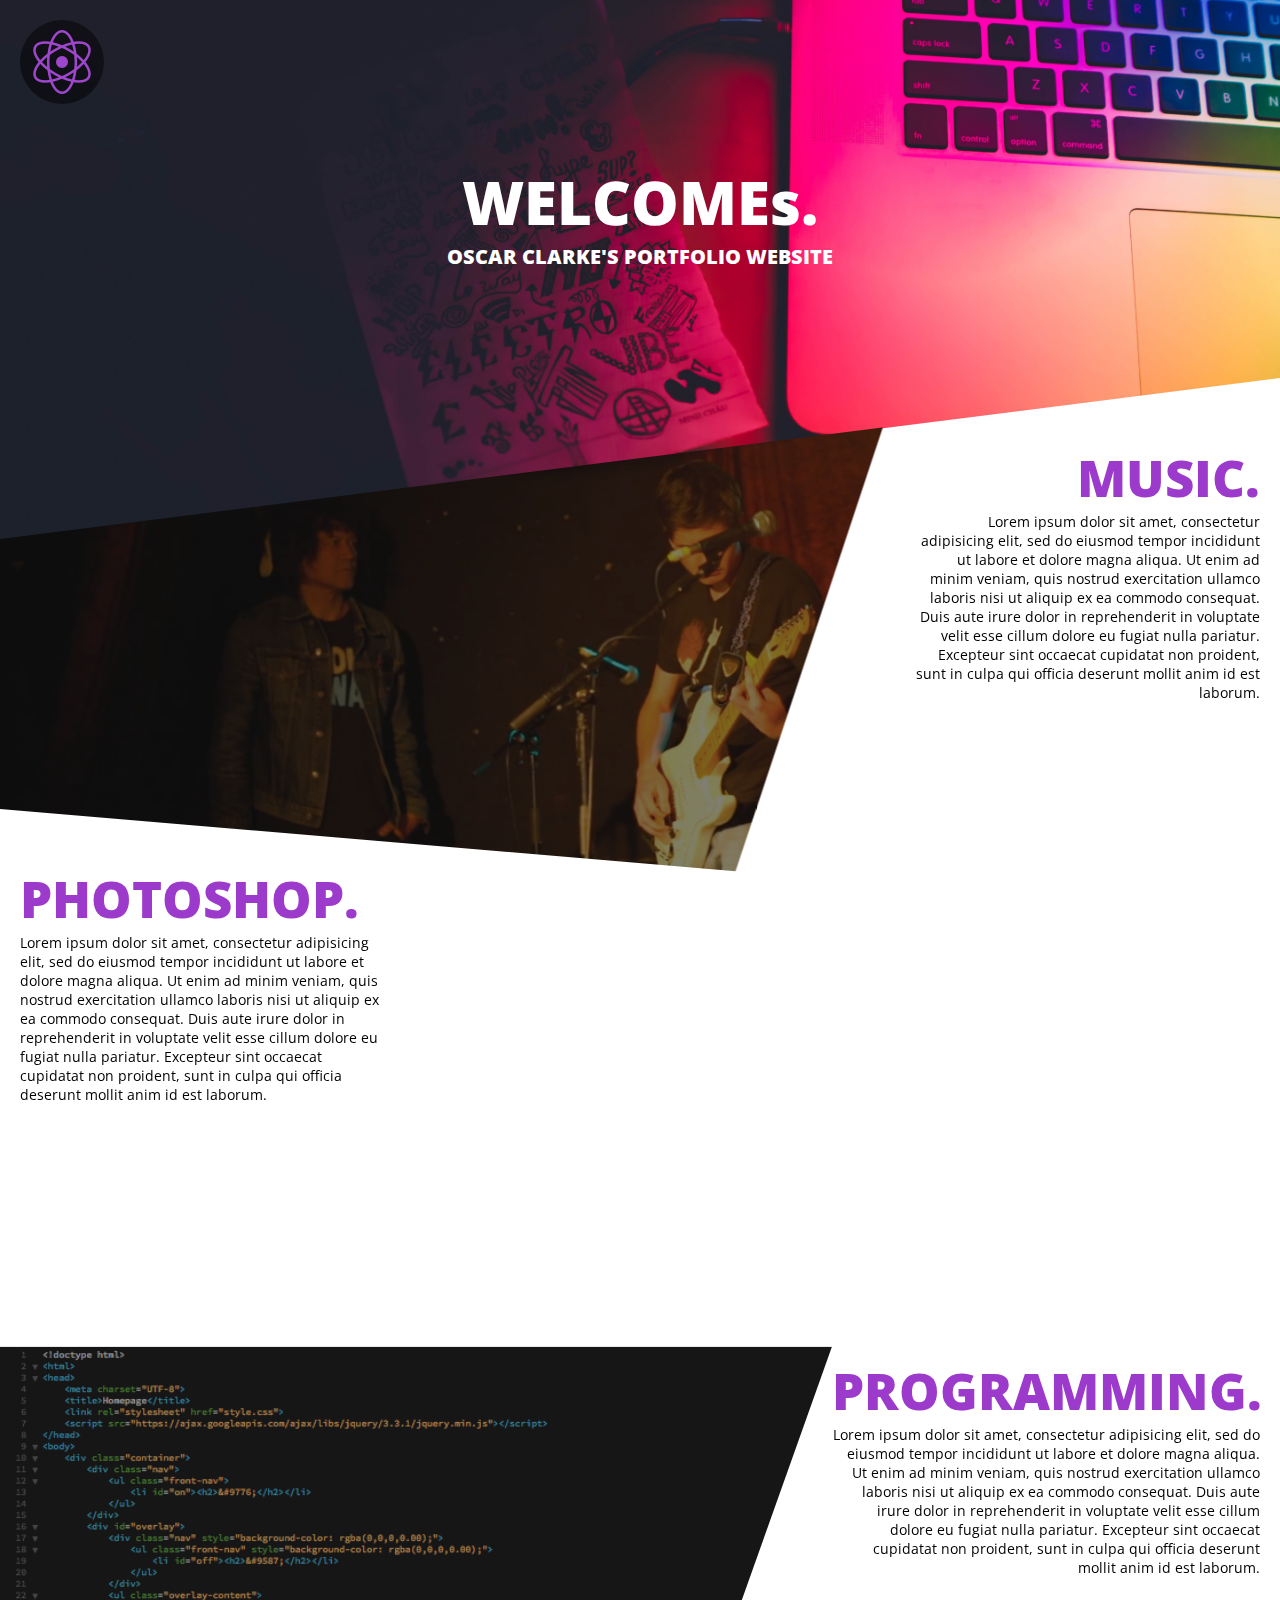
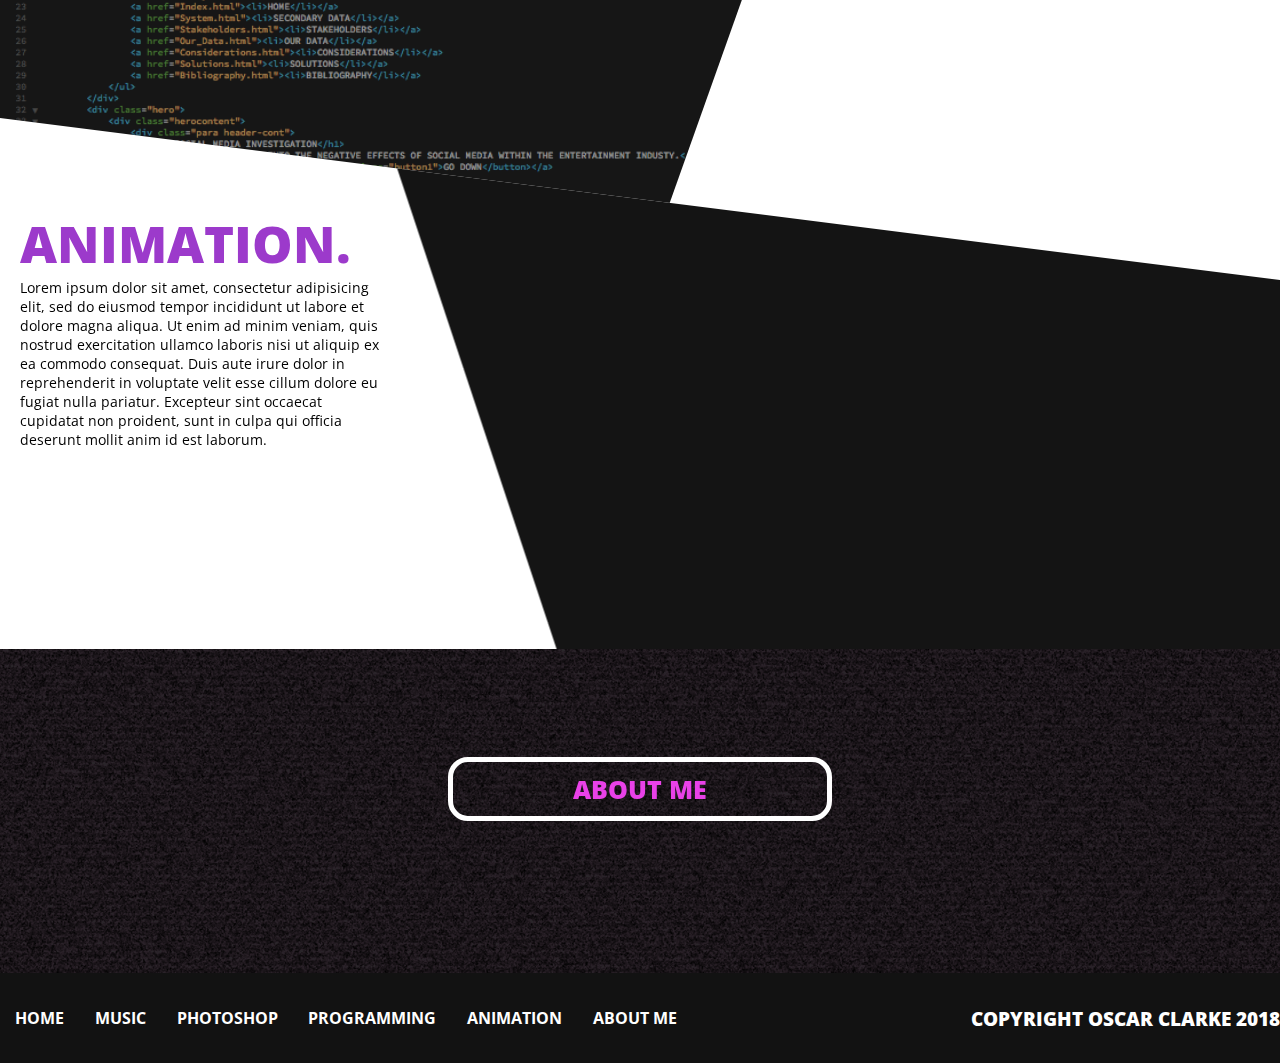
==== index.html @ 915b9e29 "change" ====
<!DOCTYPE html>
<html lang="zzx">

<head>
  <title>Oscar Clarke's Portfolio</title>
  <link rel="stylesheet" href="style.css">
  <script src="jquery-3.3.1.min.js"></script>
  <script src="script.js" charset="utf-8"></script>
</head>

<body>
  <div class="siteContainer">
    <div class="nav">
      <div class="frontpageNav">
        <img src="assets/images/atom.png" alt="navigation icon" onclick="openNav()" id="openNav">
        <h1 class="navH">MENU</h1>
      </div>
      <div id="overlay">
        <h1 id="exit" onclick="closeNav()"><img src="assets/images/closeRed.png" alt="close the navigation cross" id="closeIMG"></h1>
        <ul>
          <li><a href="index.html">HOME</a></li>
          <li><a href="music.html">MUSIC</a></li>
          <li><a href="photoshop.html">PHOTOSHOP</a></li>
          <li><a href="coding.html">PROGRAMMING</a></li>
          <li><a href="animation.html">ANIMATION</a></li>
          <li><a href="aboutMe.html">ABOUT ME</a></li>
        </ul>
      </div>
    </div>
    <div class="hero">
      <div class="frontTitle">
        <h1>WELCOMEs.</h1>
        <h3>OSCAR CLARKE'S PORTFOLIO WEBSITE</h3>
      </div>
    </div>
    <div class="music">
      <div class="polyMusic">
        <a href="music.html"><div class="imageMusic"></div></a>
        <div class="clip"></div>
      </div>
      <div class="musicText">
        <h1>MUSIC.</h1>
        <p>Lorem ipsum dolor sit amet, consectetur adipisicing elit, sed do eiusmod tempor incididunt ut labore et dolore magna aliqua. Ut enim ad minim veniam, quis nostrud exercitation ullamco laboris nisi ut aliquip ex ea commodo consequat. Duis
          aute irure dolor in reprehenderit in voluptate velit esse cillum dolore eu fugiat nulla pariatur. Excepteur sint occaecat cupidatat non proident, sunt in culpa qui officia deserunt mollit anim id est laborum.</p>
      </div>
    </div>
    <div class="photoshop">
      <div class="polyPS">
        <div class="imagePS"></div>
      </div>
      <div class="PSText">
        <h1>PHOTOSHOP.</h1>
        <p>Lorem ipsum dolor sit amet, consectetur adipisicing elit, sed do eiusmod tempor incididunt ut labore et dolore magna aliqua. Ut enim ad minim veniam, quis nostrud exercitation ullamco laboris nisi ut aliquip ex ea commodo consequat. Duis
          aute irure dolor in reprehenderit in voluptate velit esse cillum dolore eu fugiat nulla pariatur. Excepteur sint occaecat cupidatat non proident, sunt in culpa qui officia deserunt mollit anim id est laborum.</p>
      </div>
    </div>
    <div class="code">
      <div class="polyCode">
        <div class="imageCode"></div>
      </div>
      <div class="codeText">
        <h1>PROGRAMMING.</h1>
        <p>Lorem ipsum dolor sit amet, consectetur adipisicing elit, sed do eiusmod tempor incididunt ut labore et dolore magna aliqua. Ut enim ad minim veniam, quis nostrud exercitation ullamco laboris nisi ut aliquip ex ea commodo consequat. Duis
          aute irure dolor in reprehenderit in voluptate velit esse cillum dolore eu fugiat nulla pariatur. Excepteur sint occaecat cupidatat non proident, sunt in culpa qui officia deserunt mollit anim id est laborum.</p>
      </div>
    </div>
    <div class="animation">
      <div class="polyAnim">
        <div class="imageAnim">
          <video src="assets/images/clarke_principles.mp4" aria-label="animation" autoplay muted loop></video>
        </div>
      </div>
      <div class="animText">
        <h1>ANIMATION.</h1>
        <p>Lorem ipsum dolor sit amet, consectetur adipisicing elit, sed do eiusmod tempor incididunt ut labore et dolore magna aliqua. Ut enim ad minim veniam, quis nostrud exercitation ullamco laboris nisi ut aliquip ex ea commodo consequat. Duis
          aute irure dolor in reprehenderit in voluptate velit esse cillum dolore eu fugiat nulla pariatur. Excepteur sint occaecat cupidatat non proident, sunt in culpa qui officia deserunt mollit anim id est laborum.</p>
      </div>
    </div>
    <div class="about">
      <h1><a href="aboutMe.html">ABOUT ME</a></h1>
      <video src="assets/images/noise.mp4" autoplay loop muted></video>
    </div>
    <div class="footer">
      <ul>
        <li><a href="index.html">HOME</a></li>
        <li><a href="music.html">MUSIC</a></li>
        <li><a href="photoshop.html">PHOTOSHOP</a></li>
        <li><a href="coding.html">PROGRAMMING</a></li>
        <li><a href="animation.html">ANIMATION</a></li>
        <li><a href="aboutMe.html">ABOUT ME</a></li>
      </ul>
      <h3>copyright oscar clarke 2018</h3>
    </div>
  </div>
</body>
</html>
---- style.css ----
@import url('https://fonts.googleapis.com/css?family=Open+Sans:400,400i,700,800');

* {
  box-sizing: border-box;
  margin: 0;
  padding: 0;
}

h1, h2, h3 {
  font-family: 'Open Sans';
  font-weight: 800;
  color: rgb(156, 58, 203);
}

p {
  font-family: 'Open Sans';
  font-size: 14px;
}

.siteContainer {
  overflow: hidden;
  height: 295vh;
}

.nav {
  position: fixed;
  z-index: 1;
}

.frontpageNav img {
  width: 64px;
  float: left;
  animation: rotate 4s cubic-bezier(.08,1.65,.92,-0.56) infinite;
}

.frontpageNav {
  background-color: rgba(0, 0, 0, 0.5);
  border-radius: 100px;
  display: inline-block;
  margin: 20px;
  padding: 10px;
}

.frontpageNav .navH {
  float: left;
  padding-top: 10px;
  display: none;
}

.frontpageNav:hover {
  position: fixed;
  cursor: pointer;
  transform: scale(1.05);
  transition: 2s cubic-bezier(.08, 1.13, .67, -0.36);
}

.frontpageNav:hover .navH {
  display: block;
  -webkit-animation: fadeIn 1s ease-in-out;
  animation: fadeIn 1s ease-in-out;
}

#overlay {
  display: block;
  position: fixed;
  top: 0;
  left: 0;
  width: 100%;
  height: 100%;
  background-color: black;
}

#overlay ul {
  position: relative;
  margin-top: 40px;
  float: left;
  text-align: left;
  left: 20vw;
  font-family: 'Open Sans';
  font-weight: 800;
  font-size: 30px;
}

#overlay ul li {
  list-style: none;
  padding: 10px;
}

#overlay ul li a {
  color: white;
  text-decoration: none;
}

#overlay ul li a:hover {
  color: rgb(233, 65, 232);
  filter: saturate(0.8);
  border-top: 4px solid rgb(233, 65, 232);
  transition: 0.2s ease-in-out;
}

#overlay #exit {
  color: red;
  position: absolute;
  width: 64px;
  margin: 20px;
  padding: 10px;
  font-size: 60px;
}

#overlay #exit img:hover {
  cursor: pointer;
  border-radius: 32px;
  background-color: red;
  transform: scale(1.05);
  transition: 0.4s ease-in-out;
}

#overlay #exit img {
  width: 64px;
}

.hero {
  background: url('assets/images/home.jpg');
  background-size: cover;
  width: 100vw;
  height: 60vh;
  -webkit-clip-path: polygon(0 0, 100% 0, 100% 70%, 0 100%);
  clip-path: polygon(0 0, 100% 0, 100% 70%, 0 100%);
}

.hero h1 {
  color: white;
  text-align: center;
  font-size: 60px;
}

.hero h3 {
  color: white;
  text-align: center;
  font-size: 20px;
}

.frontTitle {
  position: relative;
  top: 50%;
  filter: none;
  transform: translateY(-100%);
}

div.polyMusic {
  width: 100vw;
  height: 60vh;
  margin-top: -18.1vh;
  margin-bottom: -18.1vh;
  -webkit-clip-path: polygon(0 30%, 100% 0, 100% 100%, 0 80%);
  clip-path: polygon(0 30%, 100% 0, 100% 100%, 0 80%);
}

div.imageMusic {
  width: 70vw;
  height: 60vh;
  -webkit-clip-path: polygon(0 20%, 100% 0, 100% 100%, 0 80%);
  clip-path: polygon(0 20%, 100% 0, 80% 100%, 0 80%);
  background: url('assets/images/clarke_guitar1.png');
  filter: brightness(50%);
  background-size: cover;
  overflow: hidden;
  transition: 0.4s ease-in-out;
  transform: scale(1.01);
  backface-visibility: hidden;
}

div.imageMusic:hover {
  cursor: pointer;
  filter: brightness(100%);
  transition: 1s ease-in-out;
}

div.clip {
  width: 70vw;
  height: 60vh;
  -webkit-shape-outside: polygon(0 20%, 100% 0, 100% 100%, 0 80%);
  shape-outside: polygon(0 20%, 100% 0, 100% 100%, 0 80%);
  shape-margin: 20px;
  float: left;
}

div.musicText {
  text-align: right;
}

.musicText {
  transform: translateY(-55vh);
  width: 30vw;
  height: 50vh;
  padding: 20px;
  display: block;
  font-family: 'Open Sans';
  float: right;
  overflow: hidden;
}

.music h1 {
  font-size: 4vw;
}

div.polyPS {
  width: 100vw;
  clear: both;
  height: 60vh;
  transform: translateY(-72.1vh);
  clip-path: polygon(0 0%, 100% 20%, 100% 100%, 0 100%);
}

div.imagePS {
  width: 100vw;
  height: 60vh;
  -webkit-clip-path: polygon(30% 0, 100% 0, 100% 100%, 50% 100%);
  clip-path: polygon(30% 0, 100% 0, 100% 100%, 50% 100%);
  background-image: url('assets/images/clarke_PS.jpg');
  background-size: cover;
  filter: brightness(40%);
  transition: 0.4s ease-in-out;
}

div.imagePS:hover {
  cursor: pointer;
  filter: brightness(100%);
  transition: 1s ease-in-out;
}

.PSText h1 {
  font-size: 4vw;
}

.PSText {
  transform: translateY(-126vh);
  clear: both;
  float: left;
  overflow: hidden;
  padding-left: 20px;
  height: 45vh;
  text-align: left;
  display: block;
  width: 30vw;
  font-family: 'Open Sans';
}

.polyCode {
  width: 100vw;
  height: 60vh;
  clip-path: polygon(0 0, 100% 0, 100% 100%, 0 70%);
}

.code {
  transform: translateY(3.7vh);
}

.imageCode {
  width: 100vw;
  height: 100%;
  clip-path: polygon(0 0, 65% 0%, 50% 100%, 0% 100%);
  background-image: url('assets/images/code.png');
  background-size: cover;
  filter: brightness(70%);
  transition: 0.4s ease-in-out;
}

.codeText {
  float: right;
  height: 40vh;
  overflow: hidden;
  padding-right: 20px;
  text-align: right;
  width: 35%;
  transform: translateY(-75vh);
}

.codeText h1 {
  font-size: 4vw;
}

.imageCode:hover {
  cursor: pointer;
  filter: brightness(100%);
  transition: 1s ease-in-out;
}

div.polyAnim {
  width: 100vw;
  clear: both;
  background-color: white;
  height: 60vh;
  transform: translateY(-83vh);
  clip-path: polygon(0 0%, 100% 30%, 100% 100%, 0 100%);
}

div.imageAnim {
  width: 70vw;
  float: right;
  height: 60vh;
  -webkit-clip-path: polygon(0% 0, 100% 0, 100% 100%, 20% 100%);
  clip-path: polygon(0% 0, 100% 0, 100% 100%, 20% 100%);
  filter: brightness(40%);
  background-size: cover;
  transition: 0.4s ease-in-out;
  transform: scale(1.01);
  backface-visibility: hidden;
}

div.imageAnim:hover {
  cursor: pointer;
  filter: brightness(100%);
  transition: 1s ease-in-out;
}

.animText h1 {
  font-size: 4vw;
}

.animText {
  transform: translateY(-133vh);
  clear: both;
  float: left;
  overflow: hidden;
  padding-left: 20px;
  height: 40vh;
  text-align: left;
  display: block;
  width: 30vw;
  font-family: 'Open Sans';
}

.animation {
  height: 40vh;
  border-bottom: 2px solid black;
  transform: translateY(7vh);
}

.photoshop {
  margin-bottom: -76vh;
}

.about {
  transform: translateY(4vh);
  position: relative;
  color: white;
  width: 100vw;
  height: 40vh;
  background-color: black;
  margin: 0 auto;
}

.about h1 {
  text-align: center;
  margin: 0 auto;
  font-size: 25px;
  padding: 10px;
  width: 30vw;
  border: 5px solid white;
  border-radius: 20px;
  transform: translateY(12vh);
}

.about h1:hover {
  cursor: pointer;
  background-color: white;
  color: rgb(69, 203, 58);
  transition: 0.4s ease-in-out;
}

.about a {
  color: rgb(233, 65, 232);
  text-decoration: none;
}

.about a:active {
  color: rgb(233, 65, 232);
  text-decoration: none;
}

.about video {
  position: absolute;
  background-size: cover;
  top: 0;
  left: 0;
  width: 100vw;
  z-index: -1;
  overflow: hidden;
  filter: opacity(0.16) sepia(90%) hue-rotate(-100deg);
}

.footer {
  background-color: rgb(18, 18, 18);
  transform: translateY(0vh);
  position: absolute;
  backface-visibility: hidden;
  width: 100vw;
  height: 10vh;
}

.footer ul {
  position: absolute;
  top: 50%;
  transform: translateY(-50%);
}

.footer li {
  ;
  height: 100%;
  float: left;
  display: inline-block;
  color: white;
  font-family: 'Open Sans', sans-serif;
  font-weight: 700;
}

.footer a {
  padding: 1vw;
  margin: 0.2vw;
  text-decoration: none;
  list-style: none;
  color: white;
}

.footer a:hover {
  background-color: rgba(233, 65, 232,0.3);
  border-right: 2px solid rgb(233, 65, 232);
  transition: 0.4s ease-in-out;
}

.footer li:hover {
  transform: scale(1.1);
  transition: 0.4s ease-in-out;
}

.footer h3 {
  position: relative;
  top: 50%;
  transform: translateY(-50%);
  float: right;
  text-align: right;
  color: white;
  display: inline-block;
  text-transform: uppercase;
}

.musicHero {
  filter: brightness(1) sepia(0.8) hue-rotate(deg);
  z-index: 1;
  clip-path: polygon(0 0, 100% 0, 100% 100%, 0 80%);
}

.section1 {
  position: relative;
  z-index: 0;
  width: 100vw;
  height: 35vh;
  margin-top: -12vh;
  color: black;
}

.section1 .sect1Text {
  padding-top: 5vh;
  height: 30vh;
  padding: 40px;
  width: 50vw;
  text-align: left;
  overflow: hidden;
}

.section1 .sect1Text h1 {
  font-size: 4vw !important;
}

.leftSection {
  position: relative;
  margin-top: 2vh;
  margin-bottom: 2vh;
  width: 100vw;
  height: 50vh;
}
.leftImage {
  position: absolute;
  height: 100%;
  width: 50vw;
  left:0;
  float: left;

}
.section2 img {
  clip-path: polygon(0 0, 100% 0, 80% 100%, 0 100%);
}
.leftImage img{
  height: 100%;
  float: right;
  object-fit: cover;
}

.leftTextSection {
  position: absolute;
  padding: 30px;
  width: 40vw;
  float: right;
  left:60%;
  text-align: right;
  height: 45vh;
  overflow: hidden;
}

.leftTextSection h1 {
  font-size: 4vw !important;
}

.rightSection {
  position: relative;
  width: 100vw;
  height: 50vh;
}

.rightTextSection {
  position: absolute;
  float: left;
  text-align: left;
  width: 40vw;
  height: 45vw;
  overflow: hidden;
  padding: 30px;
}

.rightImage {
  position:relative;
  width: 50vw;
  height: 100%;
  object-fit: cover;
  float: right;
}

.rightImage img{
  position: absolute;
  width:100%;
  float:right;
  clip-path: polygon(0 0, 100% 0, 100% 100%, 20% 100%);
}

.rightTextSection h1 {
  font-size: 4vw !important;
}

@media screen and (max-width:900px) {
  .footer h3 {
    display: none;
  }
}

@keyframes fadeIn {
  from {
    opacity: 0;
  }

  to {
    opacity: 1;
  }
}
@keyframes rotate {
  100% {
    transform: rotate(360deg);
  }
}
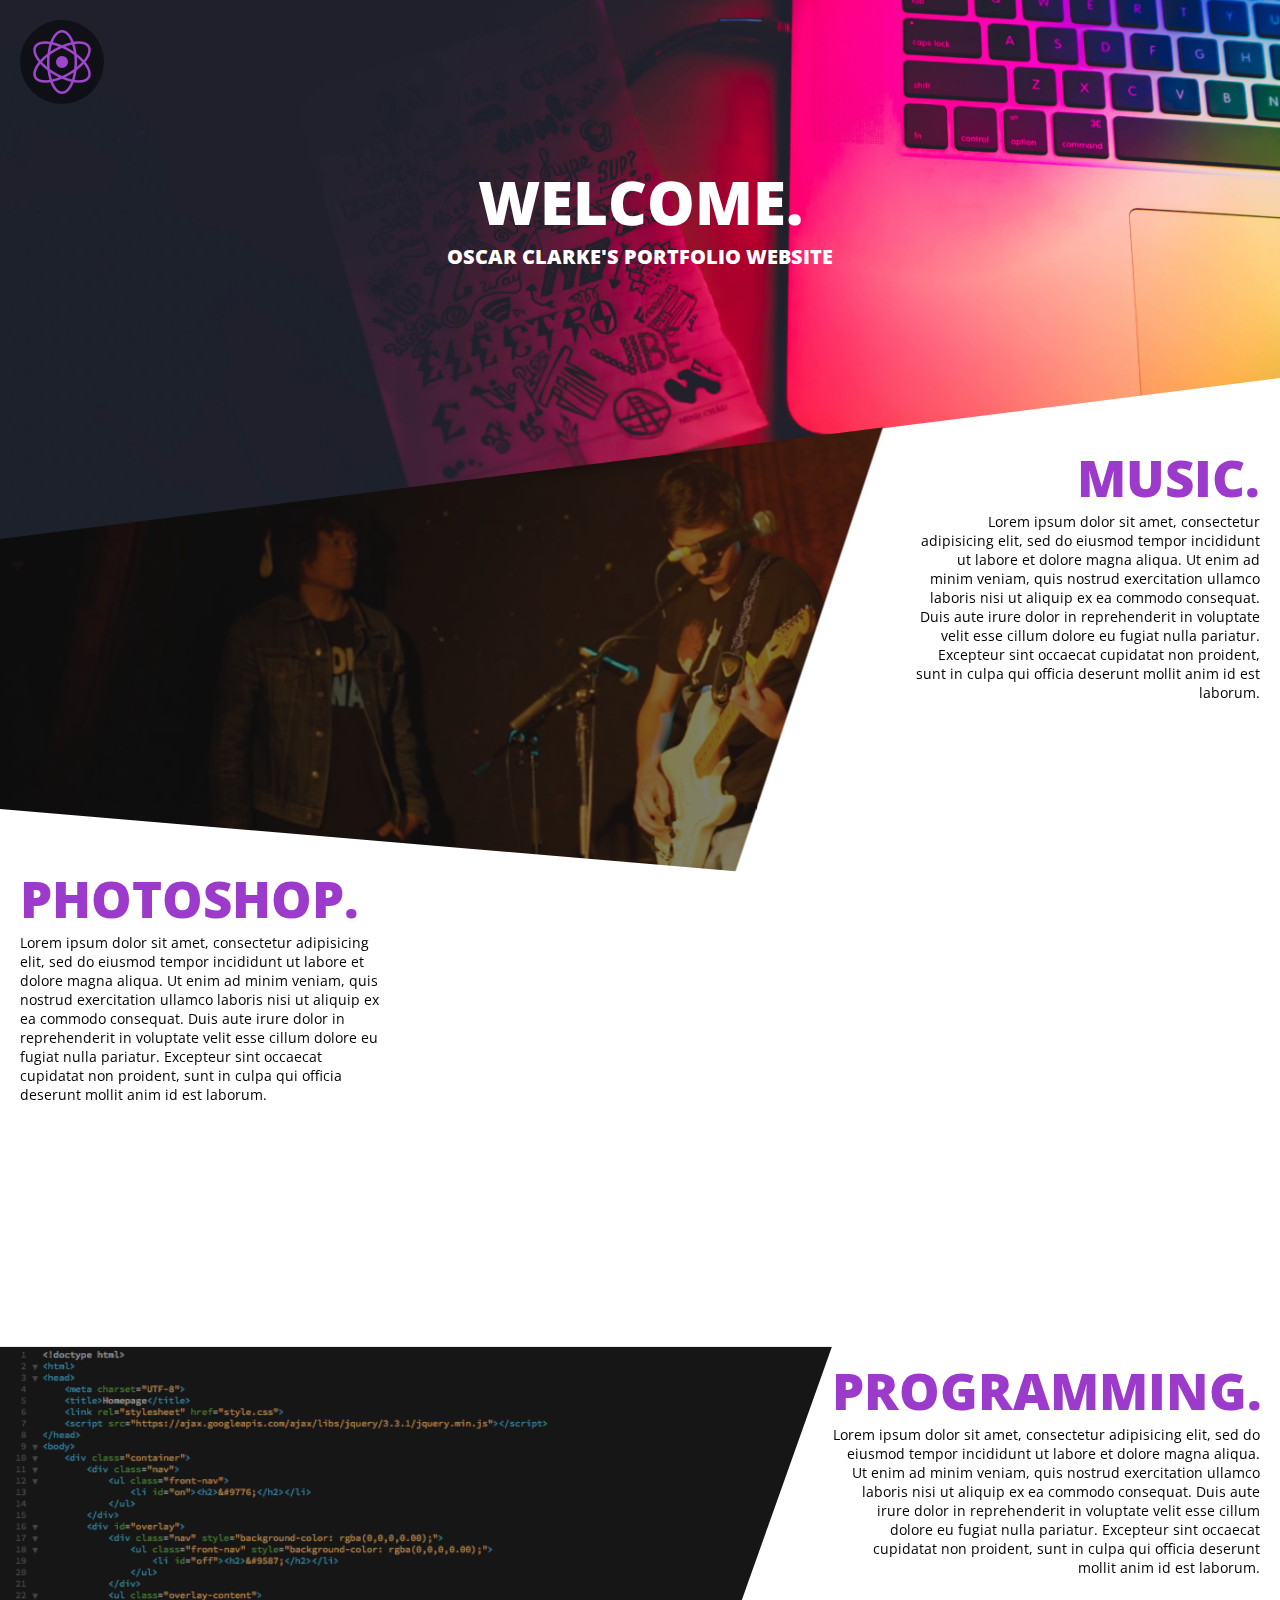
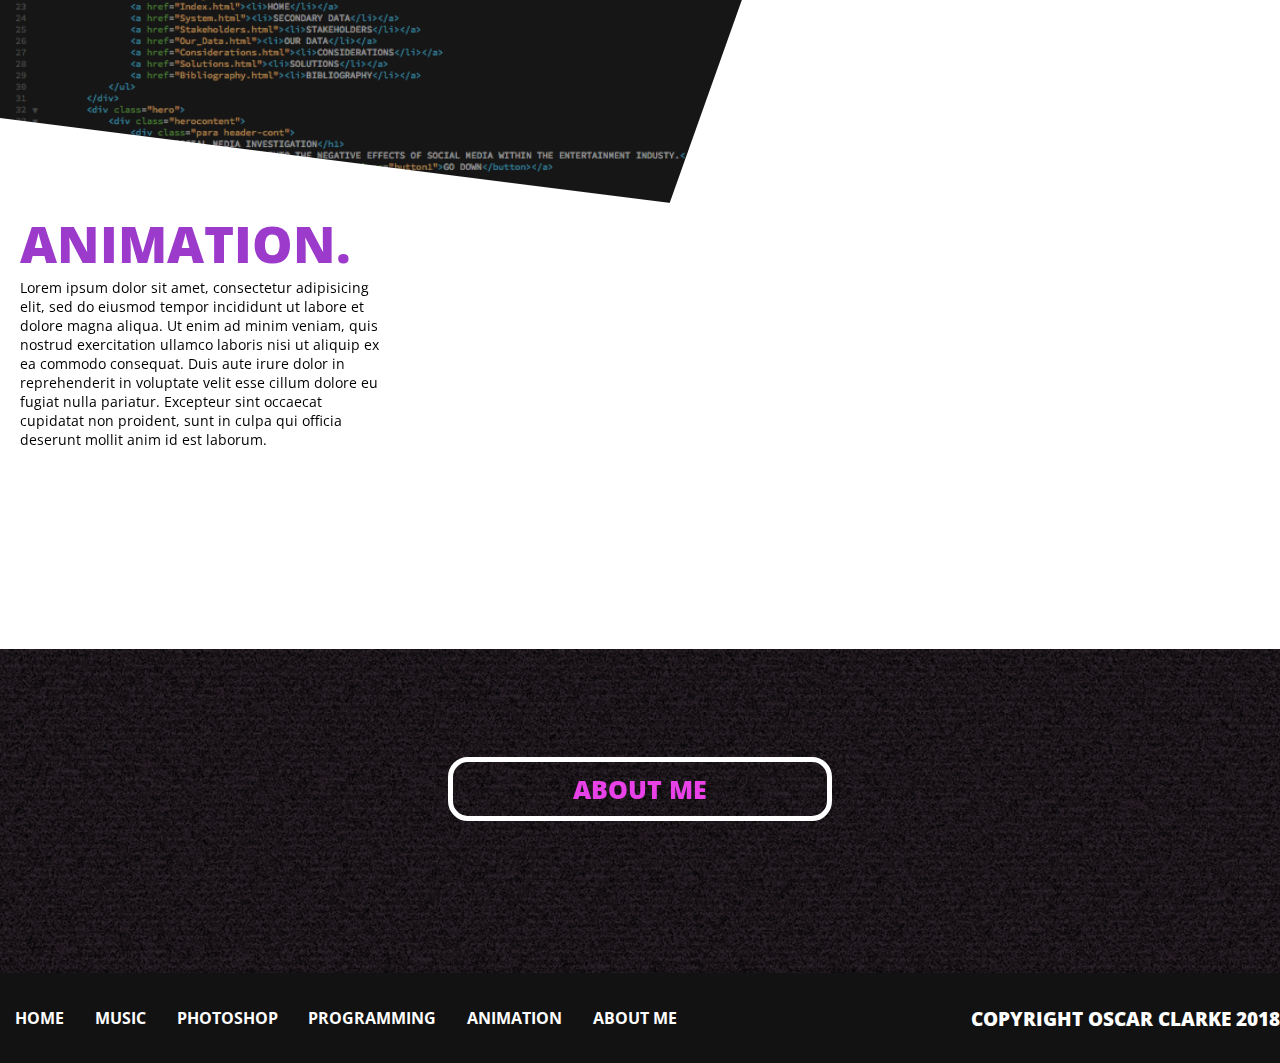
==== commit d219539d: "Reverse" ====
--- a/index.html
+++ b/index.html
@@ -29,7 +29,7 @@
     </div>
     <div class="hero">
       <div class="frontTitle">
-        <h1>WELCOMEs.</h1>
+        <h1>WELCOME.</h1>
         <h3>OSCAR CLARKE'S PORTFOLIO WEBSITE</h3>
       </div>
     </div>
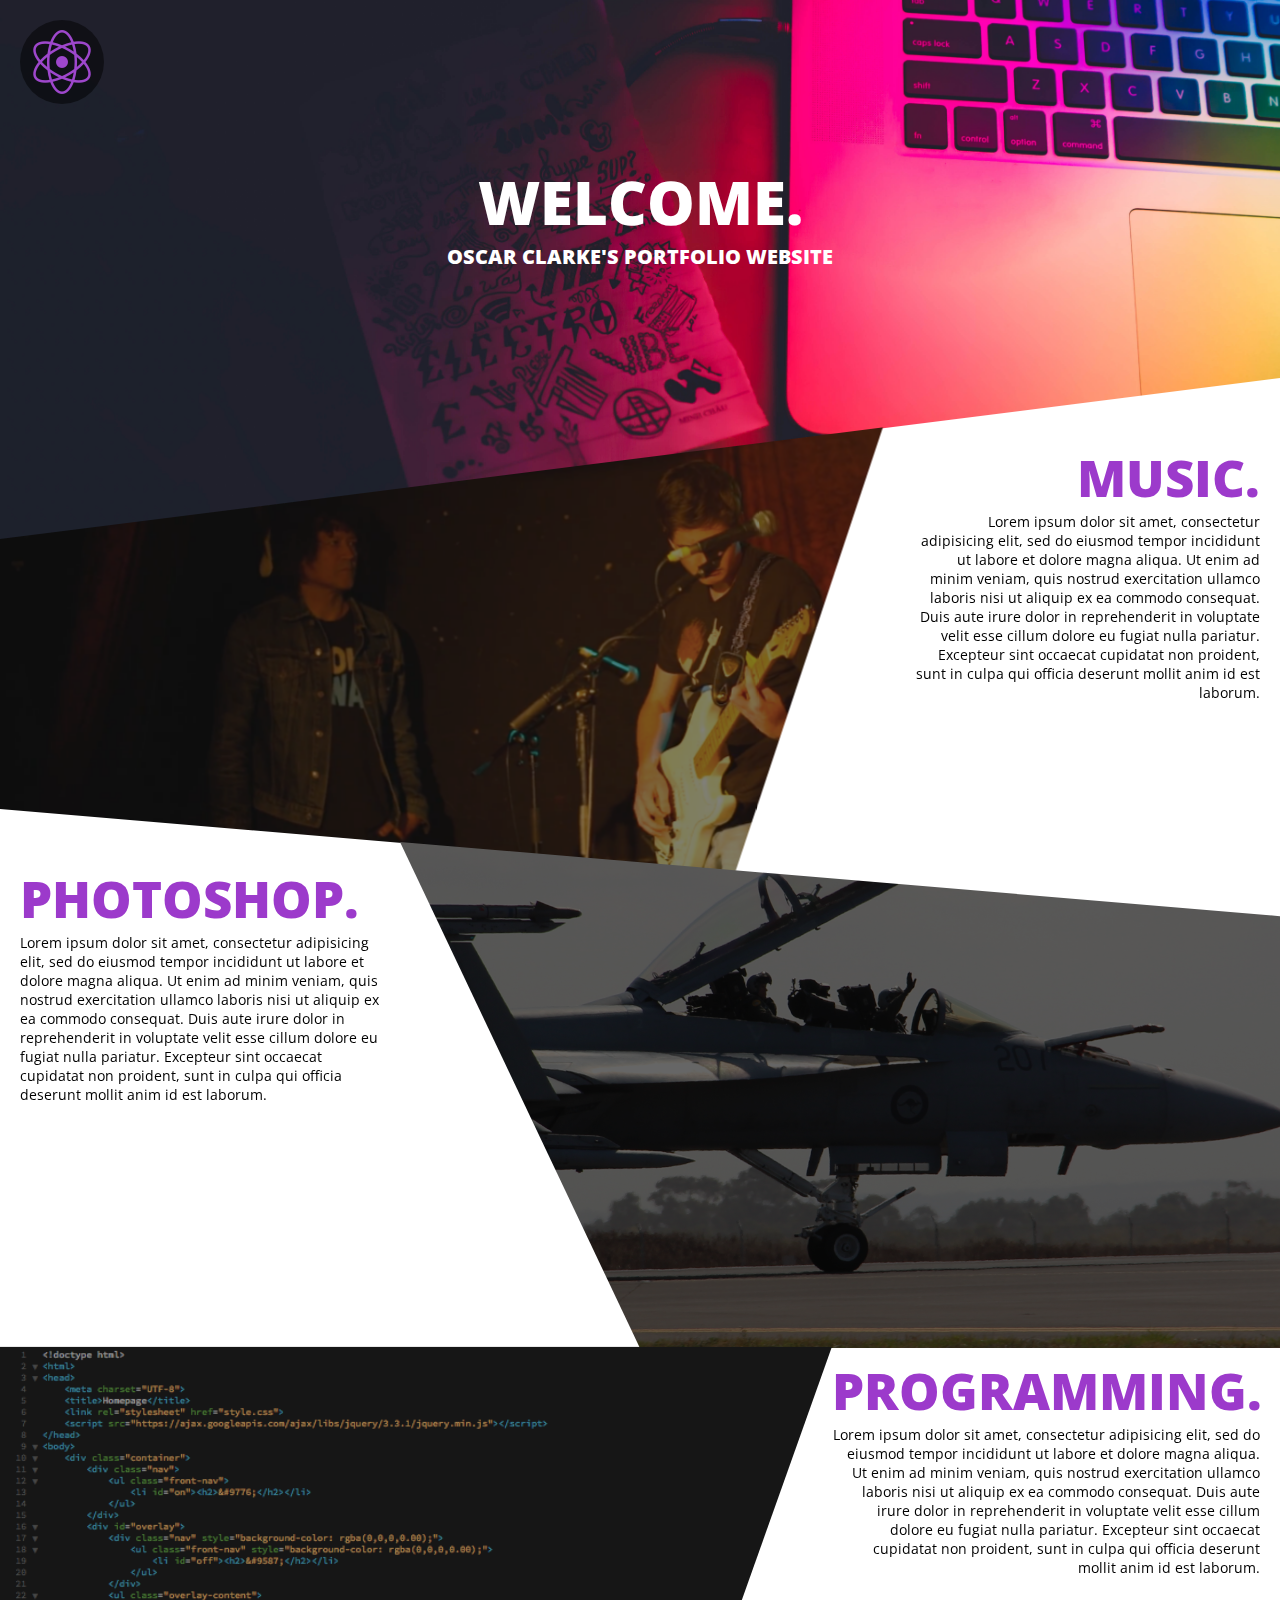
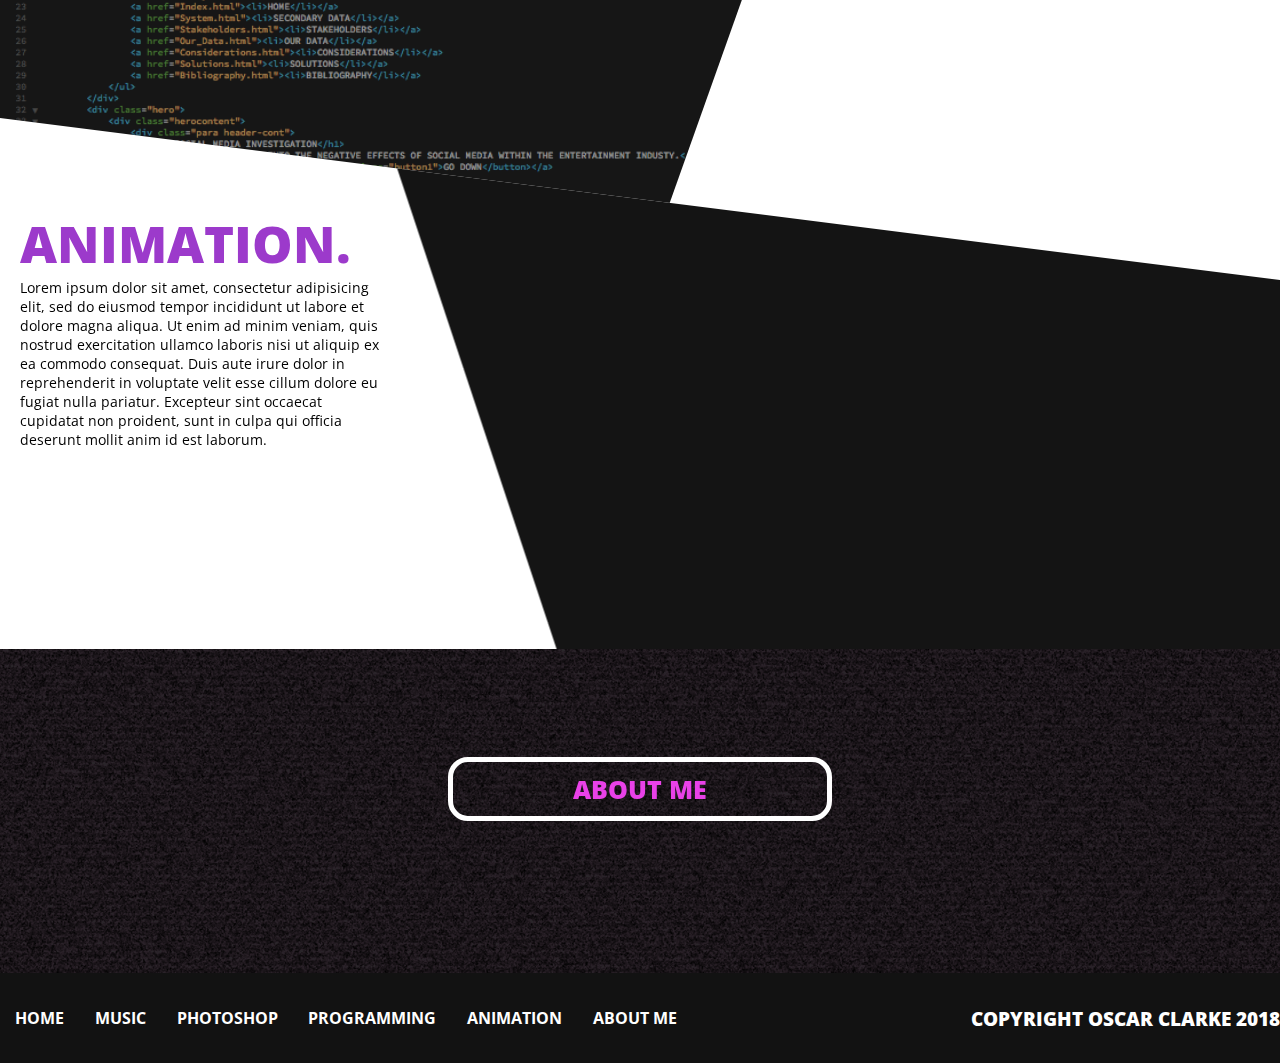
==== commit bb51d77f: "//Fixed Photoshop JPG" ====
--- a/index.html
+++ b/index.html
@@ -93,4 +93,5 @@
     </div>
   </div>
 </body>
+
 </html>
--- a/style.css
+++ b/style.css
@@ -217,7 +217,7 @@
   height: 60vh;
   -webkit-clip-path: polygon(30% 0, 100% 0, 100% 100%, 50% 100%);
   clip-path: polygon(30% 0, 100% 0, 100% 100%, 50% 100%);
-  background-image: url('assets/images/clarke_PS.jpg');
+  background-image: url('assets/images/clarke_PS.JPG');
   background-size: cover;
   filter: brightness(40%);
   transition: 0.4s ease-in-out;
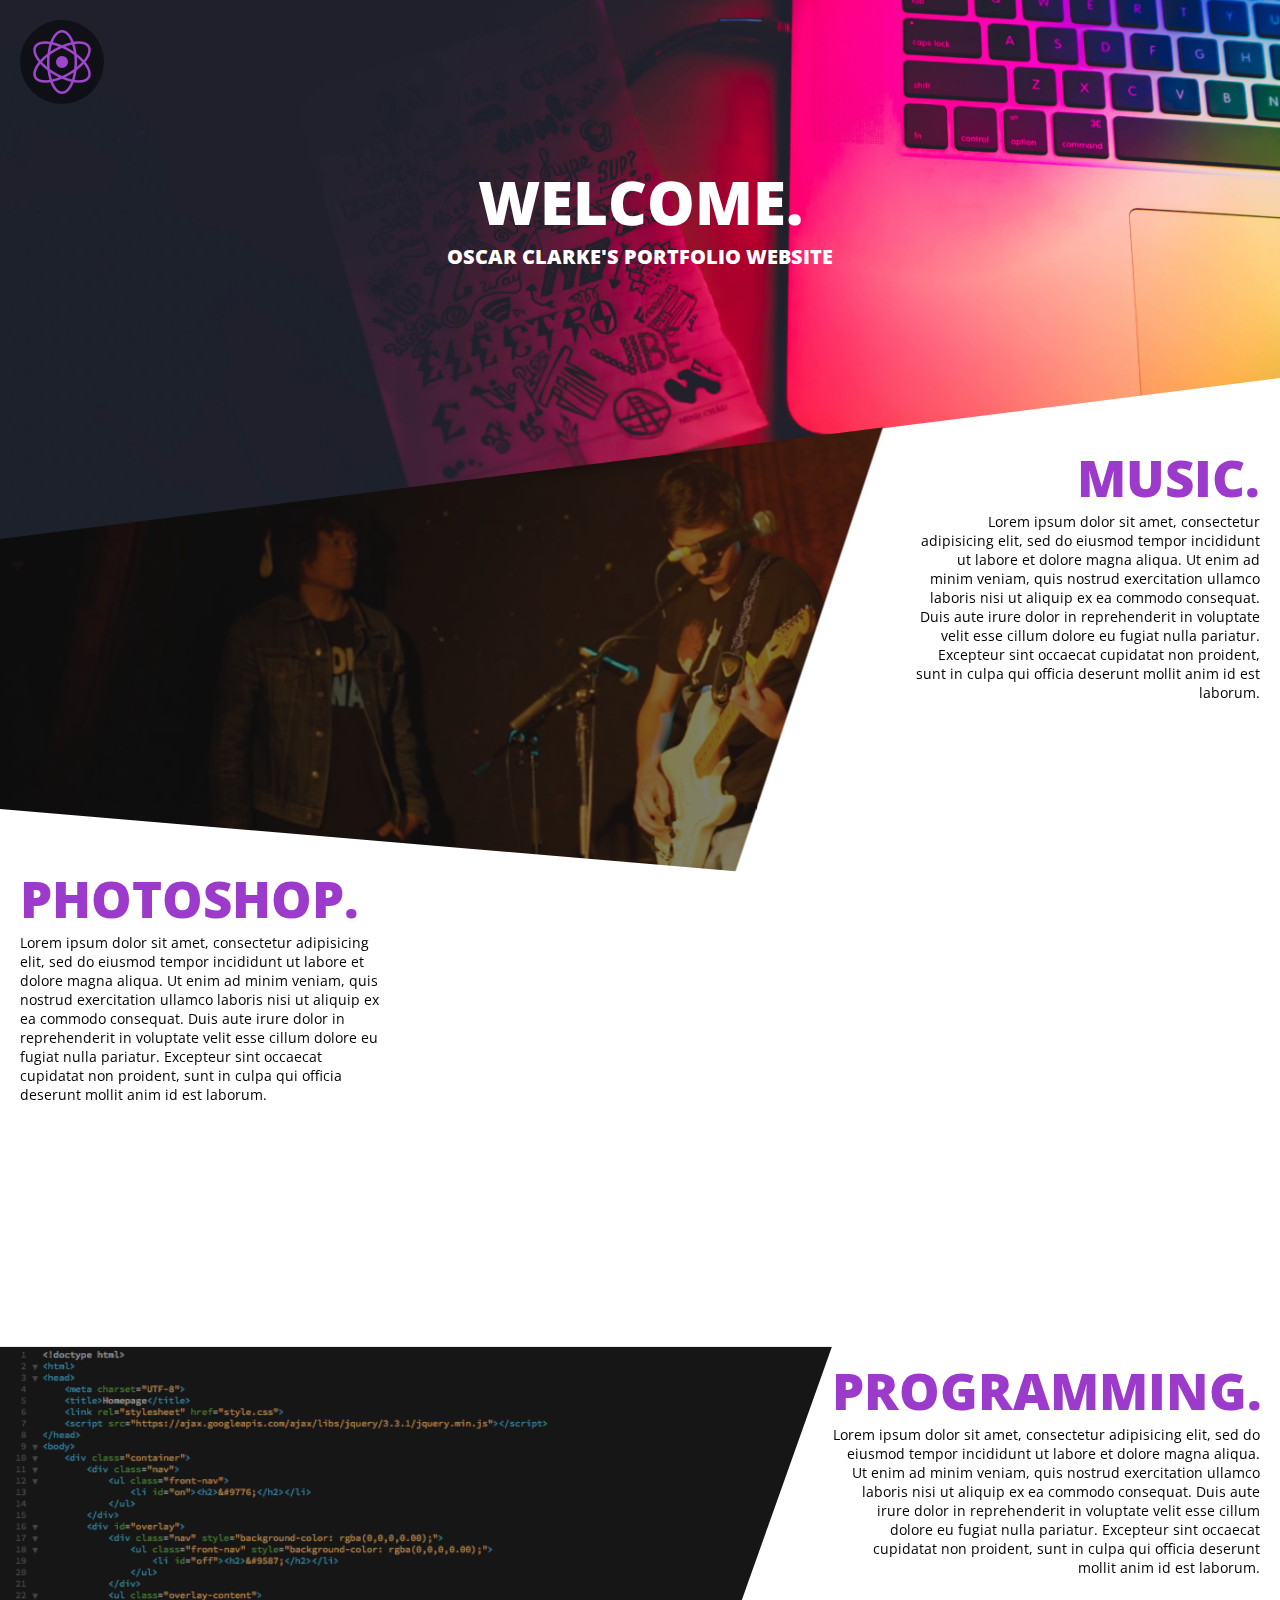
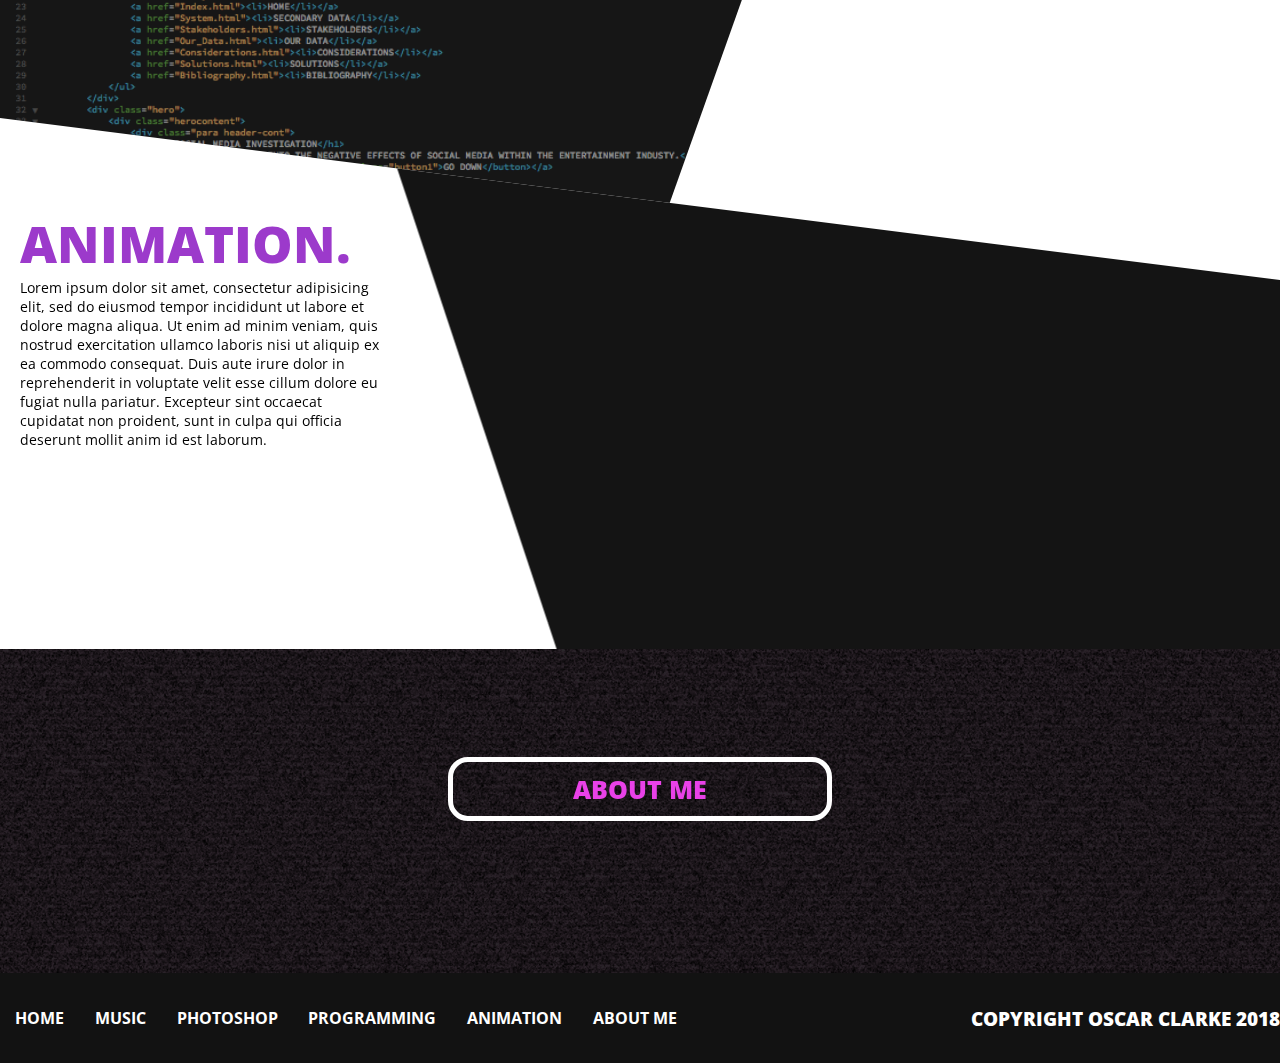
==== commit 7997fdab: "Yeet" ====
--- a/index.html
+++ b/index.html
@@ -46,7 +46,9 @@
     </div>
     <div class="photoshop">
       <div class="polyPS">
-        <div class="imagePS"></div>
+        <div class="imagePS">
+          <img src="assets/images/clarke_PS.jpg" alt="none" style="width: 100%;">
+        </div>
       </div>
       <div class="PSText">
         <h1>PHOTOSHOP.</h1>
--- a/style.css
+++ b/style.css
@@ -217,7 +217,6 @@
   height: 60vh;
   -webkit-clip-path: polygon(30% 0, 100% 0, 100% 100%, 50% 100%);
   clip-path: polygon(30% 0, 100% 0, 100% 100%, 50% 100%);
-  background-image: url('assets/images/clarke_PS.JPG');
   background-size: cover;
   filter: brightness(40%);
   transition: 0.4s ease-in-out;
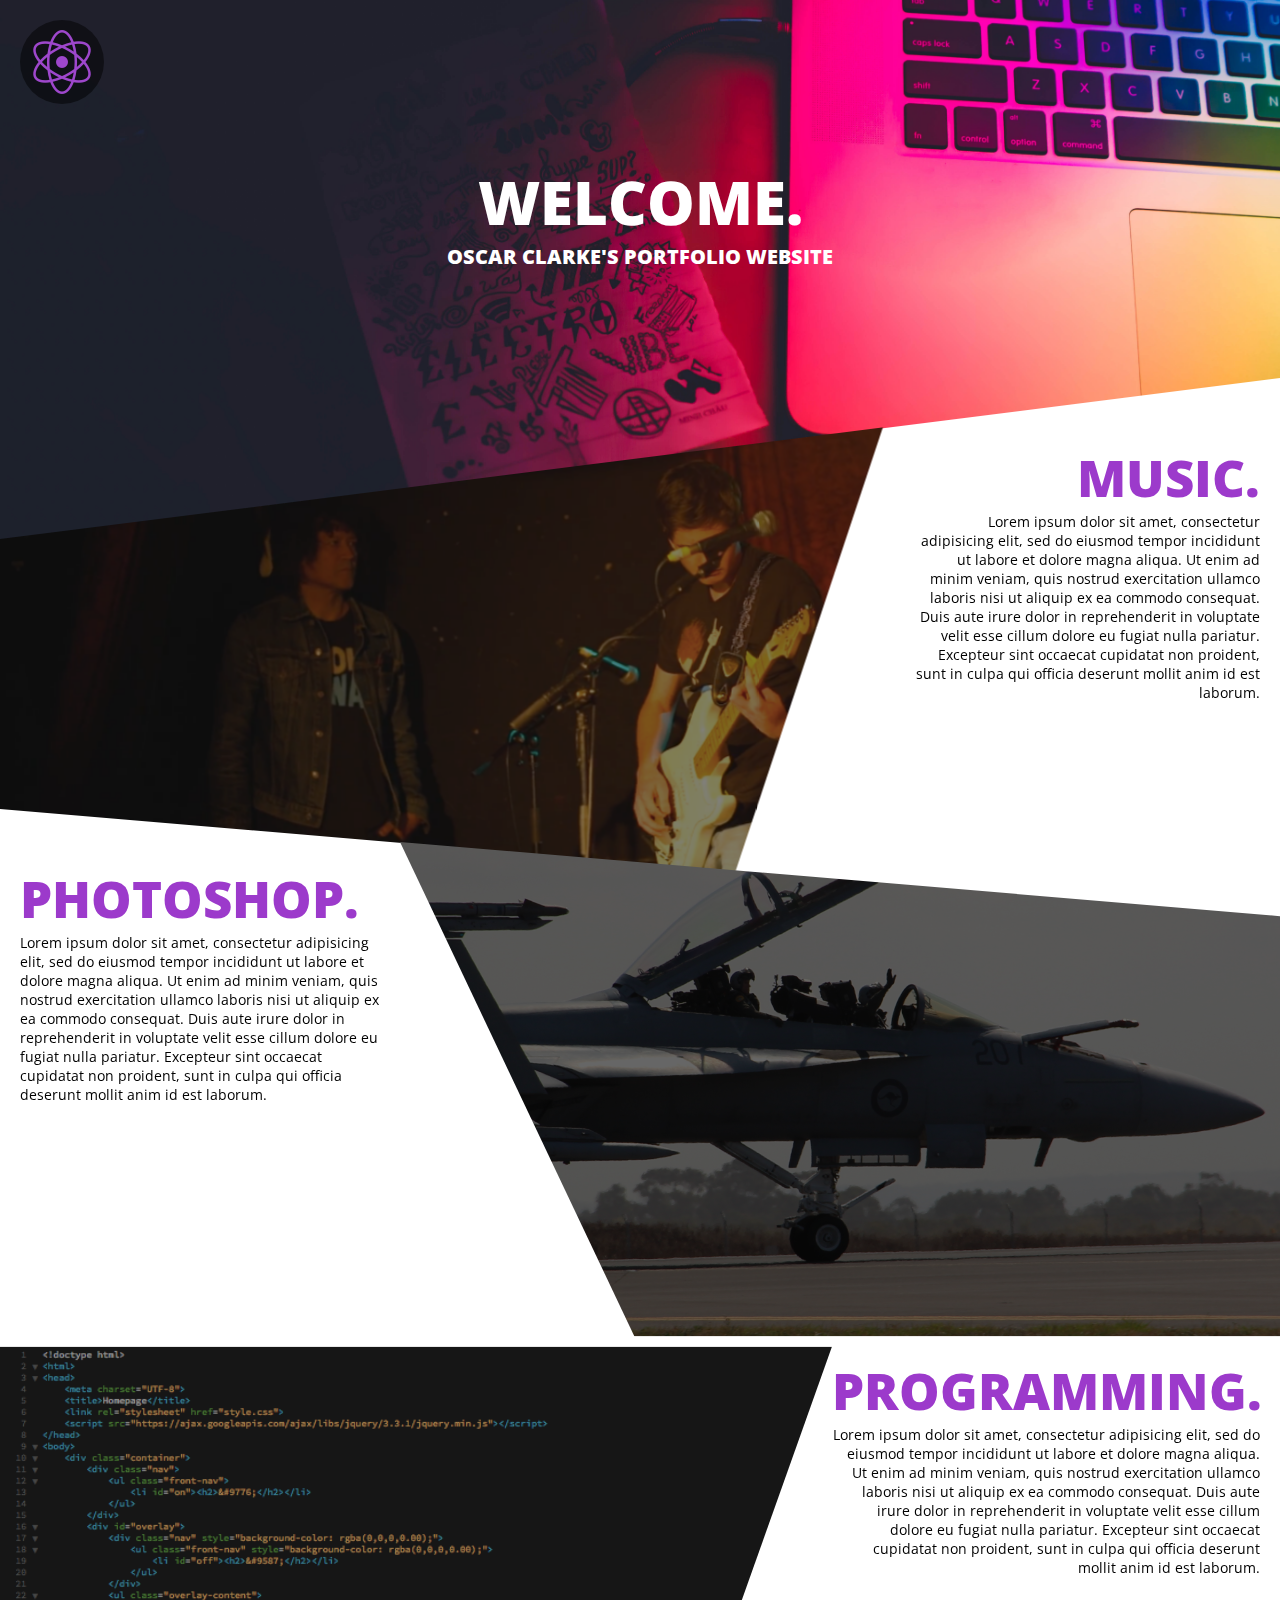
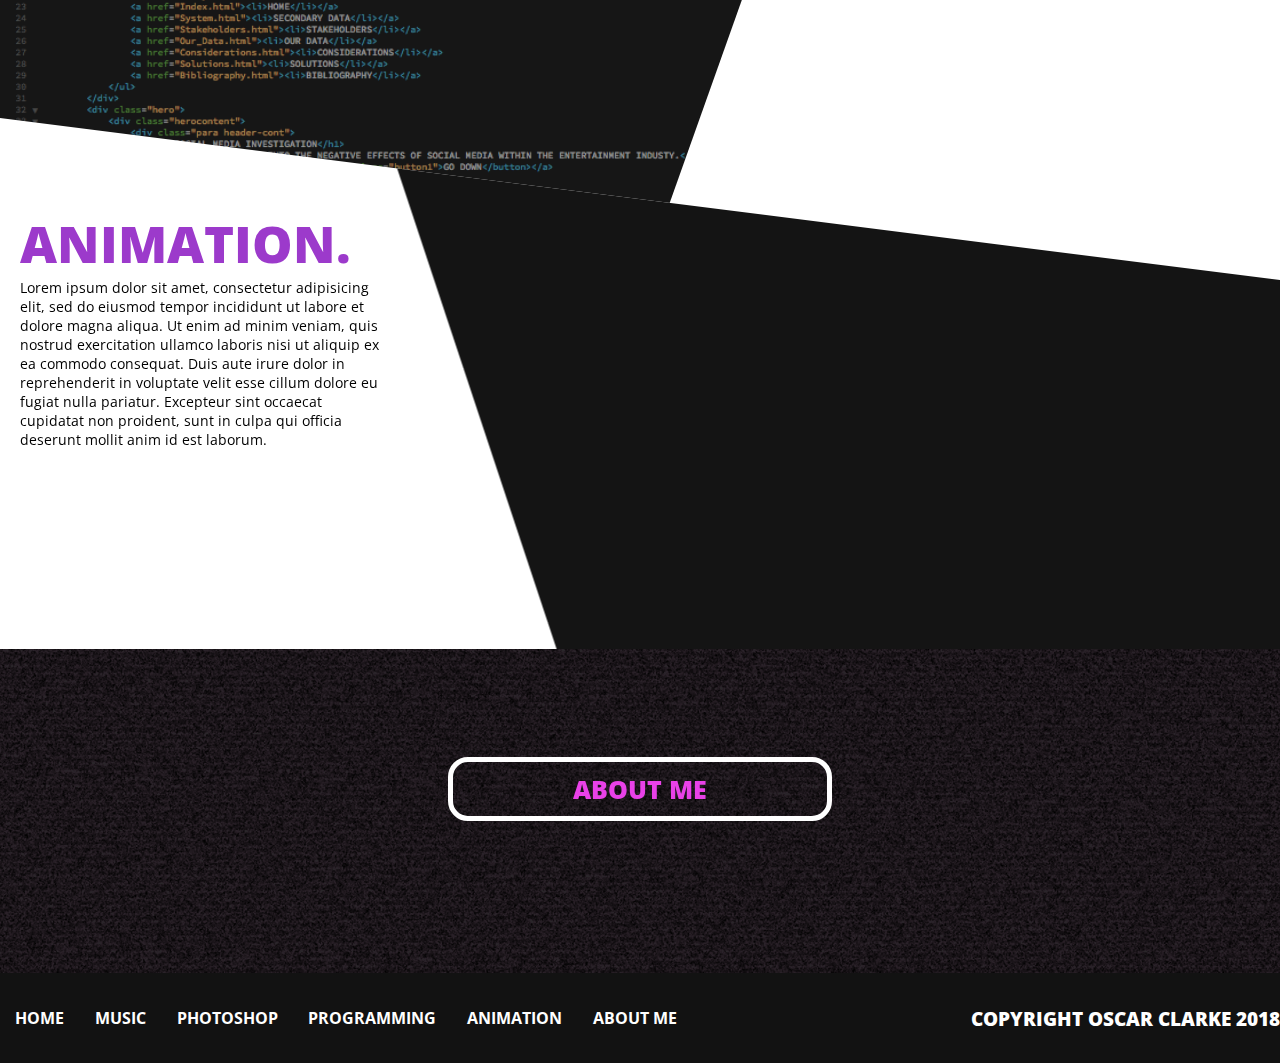
==== commit a7fdf3f8: "CAPS" ====
--- a/index.html
+++ b/index.html
@@ -47,7 +47,7 @@
     <div class="photoshop">
       <div class="polyPS">
         <div class="imagePS">
-          <img src="assets/images/clarke_PS.jpg" alt="none" style="width: 100%;">
+          <img src="assets/images/clarke_PS.JPG" alt="none" style="width: 100%;">
         </div>
       </div>
       <div class="PSText">
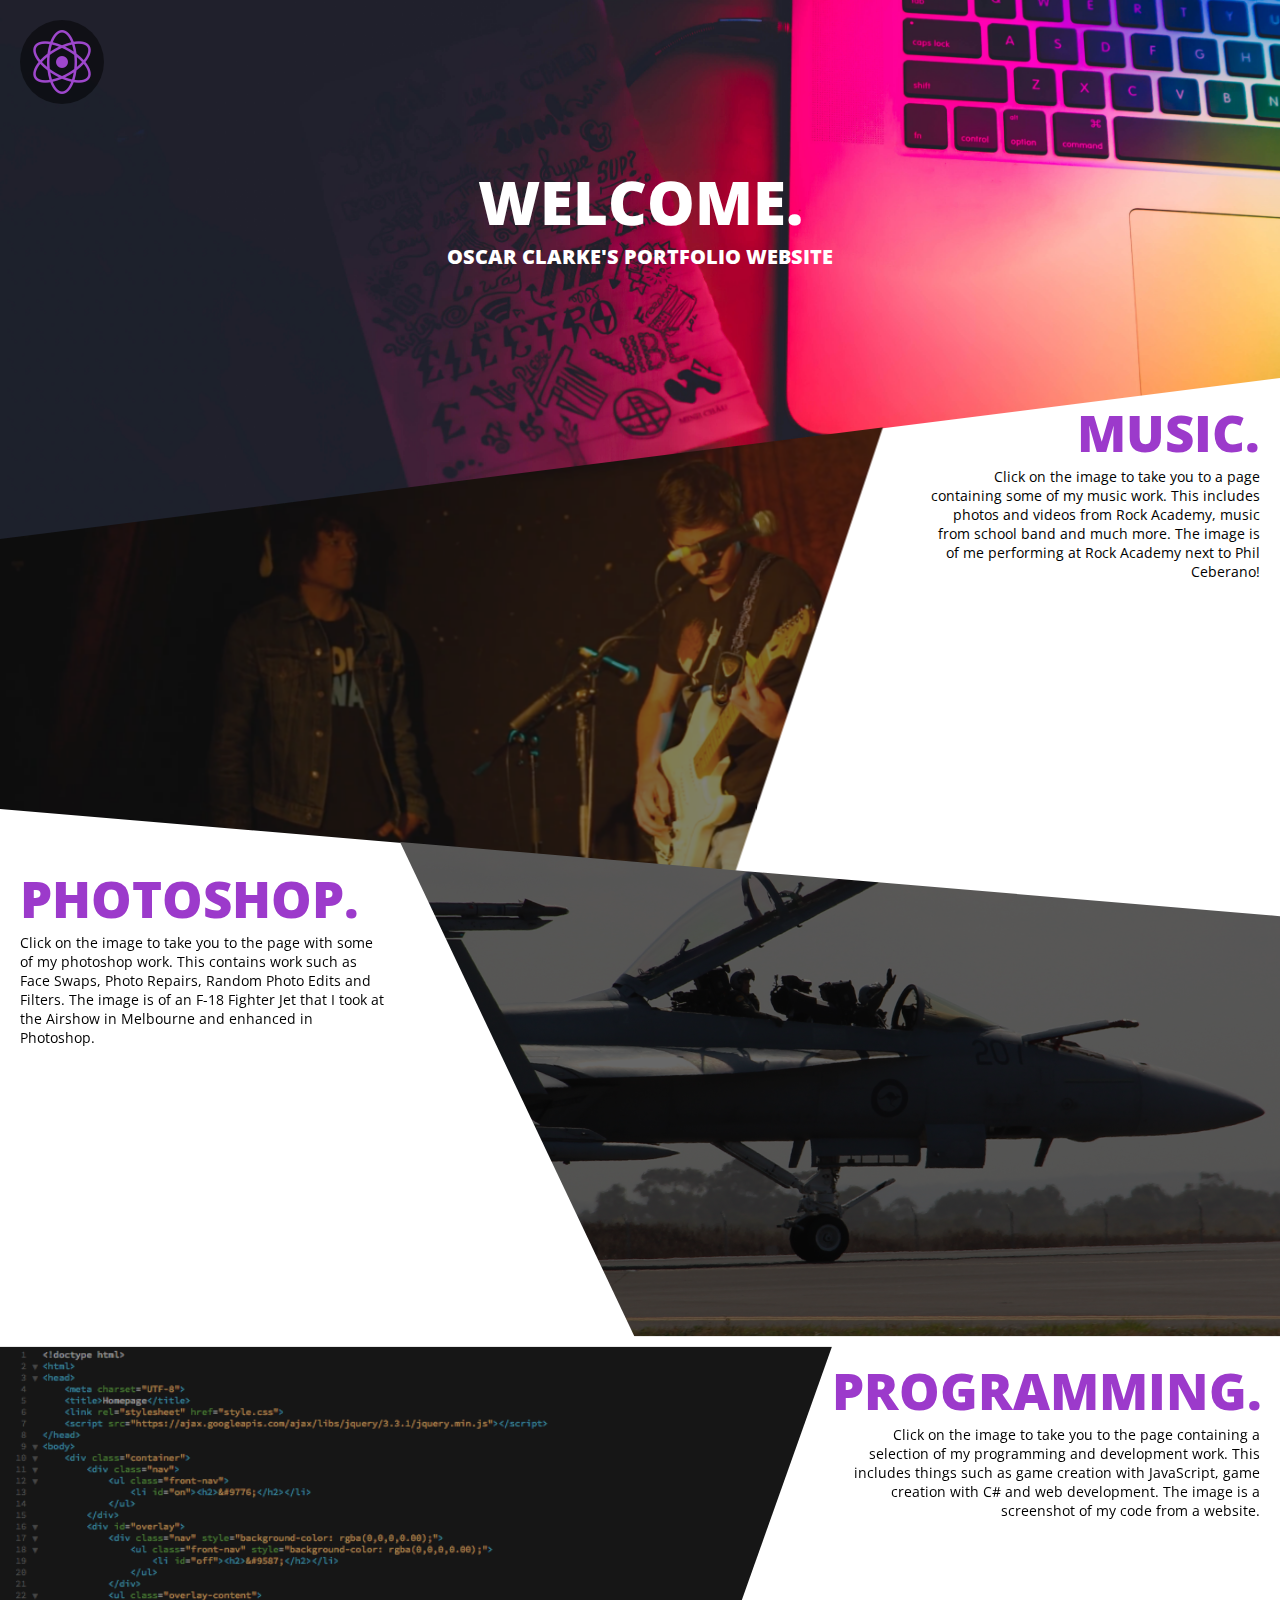
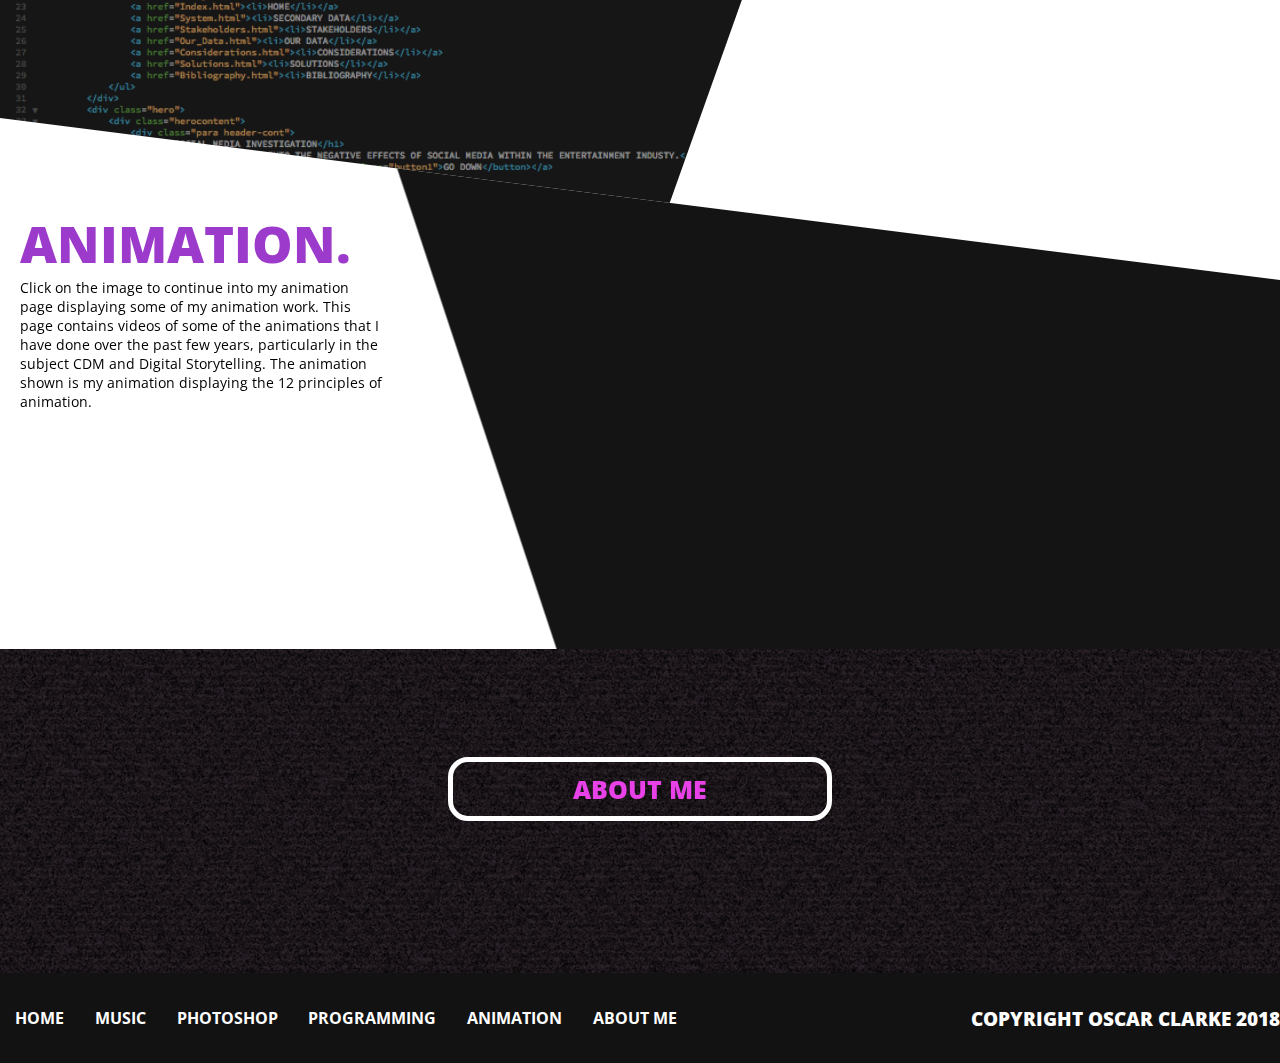
==== commit 46a4c863: "Big Update" ====
--- a/index.html
+++ b/index.html
@@ -1,5 +1,5 @@
 <!DOCTYPE html>
-<html lang="zzx">
+<html lang="zxx">
 
 <head>
   <title>Oscar Clarke's Portfolio</title>
@@ -12,8 +12,8 @@
   <div class="siteContainer">
     <div class="nav">
       <div class="frontpageNav">
-        <img src="assets/images/atom.png" alt="navigation icon" onclick="openNav()" id="openNav">
-        <h1 class="navH">MENU</h1>
+        <img src="assets/images/atom.png" alt="navigation icon" class="openNav">
+        <h1 class="navH openNav">MENU</h1>
       </div>
       <div id="overlay">
         <h1 id="exit" onclick="closeNav()"><img src="assets/images/closeRed.png" alt="close the navigation cross" id="closeIMG"></h1>
@@ -40,20 +40,18 @@
       </div>
       <div class="musicText">
         <h1>MUSIC.</h1>
-        <p>Lorem ipsum dolor sit amet, consectetur adipisicing elit, sed do eiusmod tempor incididunt ut labore et dolore magna aliqua. Ut enim ad minim veniam, quis nostrud exercitation ullamco laboris nisi ut aliquip ex ea commodo consequat. Duis
-          aute irure dolor in reprehenderit in voluptate velit esse cillum dolore eu fugiat nulla pariatur. Excepteur sint occaecat cupidatat non proident, sunt in culpa qui officia deserunt mollit anim id est laborum.</p>
+        <p>Click on the image to take you to a page containing some of my music work. This includes photos and videos from Rock Academy, music from school band and much more. The image is of me performing at Rock Academy next to Phil Ceberano!</p>
       </div>
     </div>
     <div class="photoshop">
       <div class="polyPS">
         <div class="imagePS">
-          <img src="assets/images/clarke_PS.JPG" alt="none" style="width: 100%;">
+          <a href="photoshop.html"><img src="assets/images/clarke_PS.JPG" alt="none" style="width: 100%;"></a>
         </div>
       </div>
       <div class="PSText">
         <h1>PHOTOSHOP.</h1>
-        <p>Lorem ipsum dolor sit amet, consectetur adipisicing elit, sed do eiusmod tempor incididunt ut labore et dolore magna aliqua. Ut enim ad minim veniam, quis nostrud exercitation ullamco laboris nisi ut aliquip ex ea commodo consequat. Duis
-          aute irure dolor in reprehenderit in voluptate velit esse cillum dolore eu fugiat nulla pariatur. Excepteur sint occaecat cupidatat non proident, sunt in culpa qui officia deserunt mollit anim id est laborum.</p>
+        <p>Click on the image to take you to the page with some of my photoshop work. This contains work such as Face Swaps, Photo Repairs, Random Photo Edits and Filters. The image is of an F-18 Fighter Jet that I took at the Airshow in Melbourne and enhanced in Photoshop.</p>
       </div>
     </div>
     <div class="code">
@@ -62,8 +60,7 @@
       </div>
       <div class="codeText">
         <h1>PROGRAMMING.</h1>
-        <p>Lorem ipsum dolor sit amet, consectetur adipisicing elit, sed do eiusmod tempor incididunt ut labore et dolore magna aliqua. Ut enim ad minim veniam, quis nostrud exercitation ullamco laboris nisi ut aliquip ex ea commodo consequat. Duis
-          aute irure dolor in reprehenderit in voluptate velit esse cillum dolore eu fugiat nulla pariatur. Excepteur sint occaecat cupidatat non proident, sunt in culpa qui officia deserunt mollit anim id est laborum.</p>
+        <p>Click on the image to take you to the page containing a selection of my programming and development work. This includes things such as game creation with JavaScript, game creation with C# and web development. The image is a screenshot of my code from a website.</p>
       </div>
     </div>
     <div class="animation">
@@ -74,8 +71,7 @@
       </div>
       <div class="animText">
         <h1>ANIMATION.</h1>
-        <p>Lorem ipsum dolor sit amet, consectetur adipisicing elit, sed do eiusmod tempor incididunt ut labore et dolore magna aliqua. Ut enim ad minim veniam, quis nostrud exercitation ullamco laboris nisi ut aliquip ex ea commodo consequat. Duis
-          aute irure dolor in reprehenderit in voluptate velit esse cillum dolore eu fugiat nulla pariatur. Excepteur sint occaecat cupidatat non proident, sunt in culpa qui officia deserunt mollit anim id est laborum.</p>
+        <p>Click on the image to continue into my animation page displaying some of my animation work. This page contains videos of some of the animations that I have done over the past few years, particularly in the subject CDM and Digital Storytelling. The animation shown is my animation displaying the 12 principles of animation.</p>
       </div>
     </div>
     <div class="about">
--- a/style.css
+++ b/style.css
@@ -1,9 +1,11 @@
 @import url('https://fonts.googleapis.com/css?family=Open+Sans:400,400i,700,800');
 
 * {
+  -webkit-box-sizing: border-box;
   box-sizing: border-box;
   margin: 0;
   padding: 0;
+  scroll-behavior: smooth;
 }
 
 h1, h2, h3 {
@@ -30,7 +32,8 @@
 .frontpageNav img {
   width: 64px;
   float: left;
-  animation: rotate 4s cubic-bezier(.08,1.65,.92,-0.56) infinite;
+  -webkit-animation: rotate 4s cubic-bezier(.08, 1.65, .92, -0.56) infinite;
+  animation: rotate 4s cubic-bezier(.08, 1.65, .92, -0.56) infinite;
 }
 
 .frontpageNav {
@@ -50,7 +53,11 @@
 .frontpageNav:hover {
   position: fixed;
   cursor: pointer;
+  -webkit-transform: scale(1.05);
+  -ms-transform: scale(1.05);
   transform: scale(1.05);
+  -webkit-transition: 2s cubic-bezier(.08, 1.13, .67, -0.36);
+  -o-transition: 2s cubic-bezier(.08, 1.13, .67, -0.36);
   transition: 2s cubic-bezier(.08, 1.13, .67, -0.36);
 }
 
@@ -93,8 +100,11 @@
 
 #overlay ul li a:hover {
   color: rgb(233, 65, 232);
+  -webkit-filter: saturate(0.8);
   filter: saturate(0.8);
   border-top: 4px solid rgb(233, 65, 232);
+  -webkit-transition: 0.2s ease-in-out;
+  -o-transition: 0.2s ease-in-out;
   transition: 0.2s ease-in-out;
 }
 
@@ -111,7 +121,11 @@
   cursor: pointer;
   border-radius: 32px;
   background-color: red;
+  -webkit-transform: scale(1.05);
+  -ms-transform: scale(1.05);
   transform: scale(1.05);
+  -webkit-transition: 0.4s ease-in-out;
+  -o-transition: 0.4s ease-in-out;
   transition: 0.4s ease-in-out;
 }
 
@@ -128,13 +142,13 @@
   clip-path: polygon(0 0, 100% 0, 100% 70%, 0 100%);
 }
 
-.hero h1 {
+.frontTitle h1 {
   color: white;
   text-align: center;
   font-size: 60px;
 }
 
-.hero h3 {
+.frontTitle h3 {
   color: white;
   text-align: center;
   font-size: 20px;
@@ -143,7 +157,10 @@
 .frontTitle {
   position: relative;
   top: 50%;
+  -webkit-filter: none;
   filter: none;
+  -webkit-transform: translateY(-100%);
+  -ms-transform: translateY(-100%);
   transform: translateY(-100%);
 }
 
@@ -162,17 +179,26 @@
   -webkit-clip-path: polygon(0 20%, 100% 0, 100% 100%, 0 80%);
   clip-path: polygon(0 20%, 100% 0, 80% 100%, 0 80%);
   background: url('assets/images/clarke_guitar1.png');
+  -webkit-filter: brightness(50%);
   filter: brightness(50%);
   background-size: cover;
   overflow: hidden;
-  transition: 0.4s ease-in-out;
+  -webkit-transition: 0.4s ease-in-out;
+  -o-transition: 0.4s ease-in-out;
+  transition: 0.4s ease-in-out;
+  -webkit-transform: scale(1.01);
+  -ms-transform: scale(1.01);
   transform: scale(1.01);
+  -webkit-backface-visibility: hidden;
   backface-visibility: hidden;
 }
 
 div.imageMusic:hover {
   cursor: pointer;
+  -webkit-filter: brightness(100%);
   filter: brightness(100%);
+  -webkit-transition: 1s ease-in-out;
+  -o-transition: 1s ease-in-out;
   transition: 1s ease-in-out;
 }
 
@@ -181,17 +207,20 @@
   height: 60vh;
   -webkit-shape-outside: polygon(0 20%, 100% 0, 100% 100%, 0 80%);
   shape-outside: polygon(0 20%, 100% 0, 100% 100%, 0 80%);
+  -webkit-shape-margin: 20px;
   shape-margin: 20px;
   float: left;
 }
 
-div.musicText {
+div.musicText h1, .musicText p{
   text-align: right;
 }
 
 .musicText {
-  transform: translateY(-55vh);
-  width: 30vw;
+  -webkit-transform: translateY(-60vh);
+  -ms-transform: translateY(-60vh);
+  transform: translateY(-60vh);
+  width: 29vw;
   height: 50vh;
   padding: 20px;
   display: block;
@@ -208,7 +237,10 @@
   width: 100vw;
   clear: both;
   height: 60vh;
+  -webkit-transform: translateY(-72.1vh);
+  -ms-transform: translateY(-72.1vh);
   transform: translateY(-72.1vh);
+  -webkit-clip-path: polygon(0 0%, 100% 20%, 100% 100%, 0 100%);
   clip-path: polygon(0 0%, 100% 20%, 100% 100%, 0 100%);
 }
 
@@ -218,13 +250,19 @@
   -webkit-clip-path: polygon(30% 0, 100% 0, 100% 100%, 50% 100%);
   clip-path: polygon(30% 0, 100% 0, 100% 100%, 50% 100%);
   background-size: cover;
+  -webkit-filter: brightness(40%);
   filter: brightness(40%);
+  -webkit-transition: 0.4s ease-in-out;
+  -o-transition: 0.4s ease-in-out;
   transition: 0.4s ease-in-out;
 }
 
 div.imagePS:hover {
   cursor: pointer;
+  -webkit-filter: brightness(100%);
   filter: brightness(100%);
+  -webkit-transition: 1s ease-in-out;
+  -o-transition: 1s ease-in-out;
   transition: 1s ease-in-out;
 }
 
@@ -233,6 +271,8 @@
 }
 
 .PSText {
+  -webkit-transform: translateY(-126vh);
+  -ms-transform: translateY(-126vh);
   transform: translateY(-126vh);
   clear: both;
   float: left;
@@ -248,20 +288,27 @@
 .polyCode {
   width: 100vw;
   height: 60vh;
+  -webkit-clip-path: polygon(0 0, 100% 0, 100% 100%, 0 70%);
   clip-path: polygon(0 0, 100% 0, 100% 100%, 0 70%);
 }
 
 .code {
+  -webkit-transform: translateY(3.7vh);
+  -ms-transform: translateY(3.7vh);
   transform: translateY(3.7vh);
 }
 
 .imageCode {
   width: 100vw;
   height: 100%;
+  -webkit-clip-path: polygon(0 0, 65% 0%, 50% 100%, 0% 100%);
   clip-path: polygon(0 0, 65% 0%, 50% 100%, 0% 100%);
   background-image: url('assets/images/code.png');
   background-size: cover;
+  -webkit-filter: brightness(70%);
   filter: brightness(70%);
+  -webkit-transition: 0.4s ease-in-out;
+  -o-transition: 0.4s ease-in-out;
   transition: 0.4s ease-in-out;
 }
 
@@ -272,6 +319,8 @@
   padding-right: 20px;
   text-align: right;
   width: 35%;
+  -webkit-transform: translateY(-75vh);
+  -ms-transform: translateY(-75vh);
   transform: translateY(-75vh);
 }
 
@@ -281,7 +330,10 @@
 
 .imageCode:hover {
   cursor: pointer;
+  -webkit-filter: brightness(100%);
   filter: brightness(100%);
+  -webkit-transition: 1s ease-in-out;
+  -o-transition: 1s ease-in-out;
   transition: 1s ease-in-out;
 }
 
@@ -290,7 +342,10 @@
   clear: both;
   background-color: white;
   height: 60vh;
+  -webkit-transform: translateY(-83vh);
+  -ms-transform: translateY(-83vh);
   transform: translateY(-83vh);
+  -webkit-clip-path: polygon(0 0%, 100% 30%, 100% 100%, 0 100%);
   clip-path: polygon(0 0%, 100% 30%, 100% 100%, 0 100%);
 }
 
@@ -300,16 +355,25 @@
   height: 60vh;
   -webkit-clip-path: polygon(0% 0, 100% 0, 100% 100%, 20% 100%);
   clip-path: polygon(0% 0, 100% 0, 100% 100%, 20% 100%);
+  -webkit-filter: brightness(40%);
   filter: brightness(40%);
   background-size: cover;
-  transition: 0.4s ease-in-out;
+  -webkit-transition: 0.4s ease-in-out;
+  -o-transition: 0.4s ease-in-out;
+  transition: 0.4s ease-in-out;
+  -webkit-transform: scale(1.01);
+  -ms-transform: scale(1.01);
   transform: scale(1.01);
+  -webkit-backface-visibility: hidden;
   backface-visibility: hidden;
 }
 
 div.imageAnim:hover {
   cursor: pointer;
+  -webkit-filter: brightness(100%);
   filter: brightness(100%);
+  -webkit-transition: 1s ease-in-out;
+  -o-transition: 1s ease-in-out;
   transition: 1s ease-in-out;
 }
 
@@ -318,6 +382,8 @@
 }
 
 .animText {
+  -webkit-transform: translateY(-133vh);
+  -ms-transform: translateY(-133vh);
   transform: translateY(-133vh);
   clear: both;
   float: left;
@@ -333,6 +399,8 @@
 .animation {
   height: 40vh;
   border-bottom: 2px solid black;
+  -webkit-transform: translateY(7vh);
+  -ms-transform: translateY(7vh);
   transform: translateY(7vh);
 }
 
@@ -341,6 +409,8 @@
 }
 
 .about {
+  -webkit-transform: translateY(4vh);
+  -ms-transform: translateY(4vh);
   transform: translateY(4vh);
   position: relative;
   color: white;
@@ -358,6 +428,8 @@
   width: 30vw;
   border: 5px solid white;
   border-radius: 20px;
+  -webkit-transform: translateY(12vh);
+  -ms-transform: translateY(12vh);
   transform: translateY(12vh);
 }
 
@@ -365,6 +437,8 @@
   cursor: pointer;
   background-color: white;
   color: rgb(69, 203, 58);
+  -webkit-transition: 0.4s ease-in-out;
+  -o-transition: 0.4s ease-in-out;
   transition: 0.4s ease-in-out;
 }
 
@@ -386,13 +460,17 @@
   width: 100vw;
   z-index: -1;
   overflow: hidden;
+  -webkit-filter: opacity(0.16) sepia(90%) hue-rotate(-100deg);
   filter: opacity(0.16) sepia(90%) hue-rotate(-100deg);
 }
 
 .footer {
   background-color: rgb(18, 18, 18);
+  -webkit-transform: translateY(0vh);
+  -ms-transform: translateY(0vh);
   transform: translateY(0vh);
   position: absolute;
+  -webkit-backface-visibility: hidden;
   backface-visibility: hidden;
   width: 100vw;
   height: 10vh;
@@ -401,6 +479,8 @@
 .footer ul {
   position: absolute;
   top: 50%;
+  -webkit-transform: translateY(-50%);
+  -ms-transform: translateY(-50%);
   transform: translateY(-50%);
 }
 
@@ -423,19 +503,27 @@
 }
 
 .footer a:hover {
-  background-color: rgba(233, 65, 232,0.3);
+  background-color: rgba(233, 65, 232, 0.3);
   border-right: 2px solid rgb(233, 65, 232);
+  -webkit-transition: 0.4s ease-in-out;
+  -o-transition: 0.4s ease-in-out;
   transition: 0.4s ease-in-out;
 }
 
 .footer li:hover {
+  -webkit-transform: scale(1.1);
+  -ms-transform: scale(1.1);
   transform: scale(1.1);
+  -webkit-transition: 0.4s ease-in-out;
+  -o-transition: 0.4s ease-in-out;
   transition: 0.4s ease-in-out;
 }
 
 .footer h3 {
   position: relative;
   top: 50%;
+  -webkit-transform: translateY(-50%);
+  -ms-transform: translateY(-50%);
   transform: translateY(-50%);
   float: right;
   text-align: right;
@@ -444,9 +532,12 @@
   text-transform: uppercase;
 }
 
-.musicHero {
-  filter: brightness(1) sepia(0.8) hue-rotate(deg);
+.musicHero, .psHero, .progHero {
   z-index: 1;
+  background-size: cover;
+  width: 100vw;
+  height: 60vh;
+  -webkit-clip-path: polygon(0 0, 100% 0, 100% 100%, 0 80%);
   clip-path: polygon(0 0, 100% 0, 100% 100%, 0 80%);
 }
 
@@ -479,20 +570,25 @@
   width: 100vw;
   height: 50vh;
 }
+
 .leftImage {
   position: absolute;
   height: 100%;
   width: 50vw;
-  left:0;
-  float: left;
-
-}
-.section2 img {
+  left: 0;
+  float: left;
+}
+
+.section2 img, .section4 img {
+  -webkit-clip-path: polygon(0 0, 100% 0, 80% 100%, 0 100%);
   clip-path: polygon(0 0, 100% 0, 80% 100%, 0 100%);
-}
-.leftImage img{
+  width: 100%;
+}
+
+.leftImage img {
   height: 100%;
   float: right;
+  -o-object-fit: cover;
   object-fit: cover;
 }
 
@@ -501,14 +597,14 @@
   padding: 30px;
   width: 40vw;
   float: right;
-  left:60%;
+  left: 60%;
   text-align: right;
   height: 45vh;
   overflow: hidden;
 }
 
 .leftTextSection h1 {
-  font-size: 4vw !important;
+  font-size: 3.4vw !important;
 }
 
 .rightSection {
@@ -528,22 +624,24 @@
 }
 
 .rightImage {
-  position:relative;
+  position: relative;
   width: 50vw;
   height: 100%;
+  -o-object-fit: cover;
   object-fit: cover;
   float: right;
 }
 
-.rightImage img{
-  position: absolute;
-  width:100%;
-  float:right;
+.rightImage img {
+  position: absolute;
+  width: 100%;
+  float: right;
+  -webkit-clip-path: polygon(0 0, 100% 0, 100% 100%, 20% 100%);
   clip-path: polygon(0 0, 100% 0, 100% 100%, 20% 100%);
 }
 
 .rightTextSection h1 {
-  font-size: 4vw !important;
+  font-size: 3.4vw !important;
 }
 
 @media screen and (max-width:900px) {
@@ -552,6 +650,16 @@
   }
 }
 
+@-webkit-keyframes fadeIn {
+  from {
+    opacity: 0;
+  }
+
+  to {
+    opacity: 1;
+  }
+}
+
 @keyframes fadeIn {
   from {
     opacity: 0;
@@ -561,8 +669,17 @@
     opacity: 1;
   }
 }
+
+@-webkit-keyframes rotate {
+  100% {
+    -webkit-transform: rotate(360deg);
+    transform: rotate(360deg);
+  }
+}
+
 @keyframes rotate {
   100% {
+    -webkit-transform: rotate(360deg);
     transform: rotate(360deg);
   }
 }
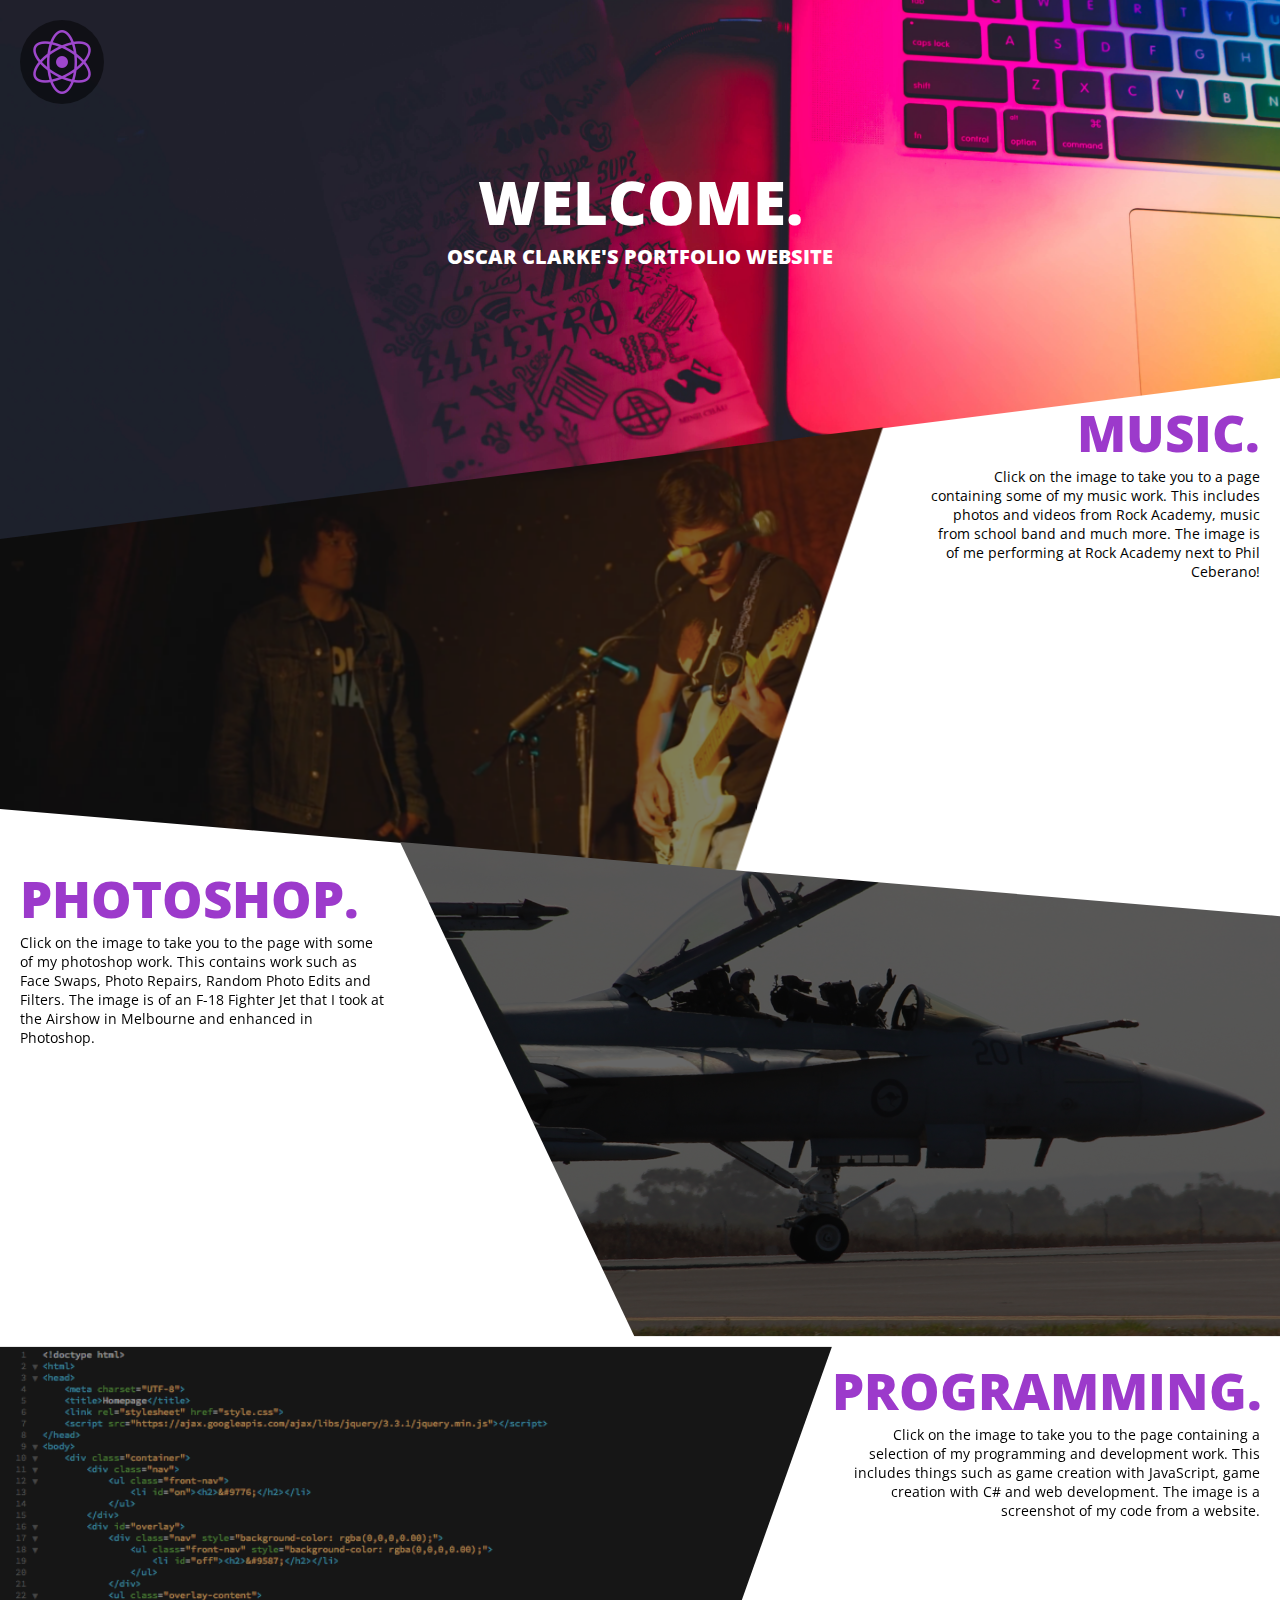
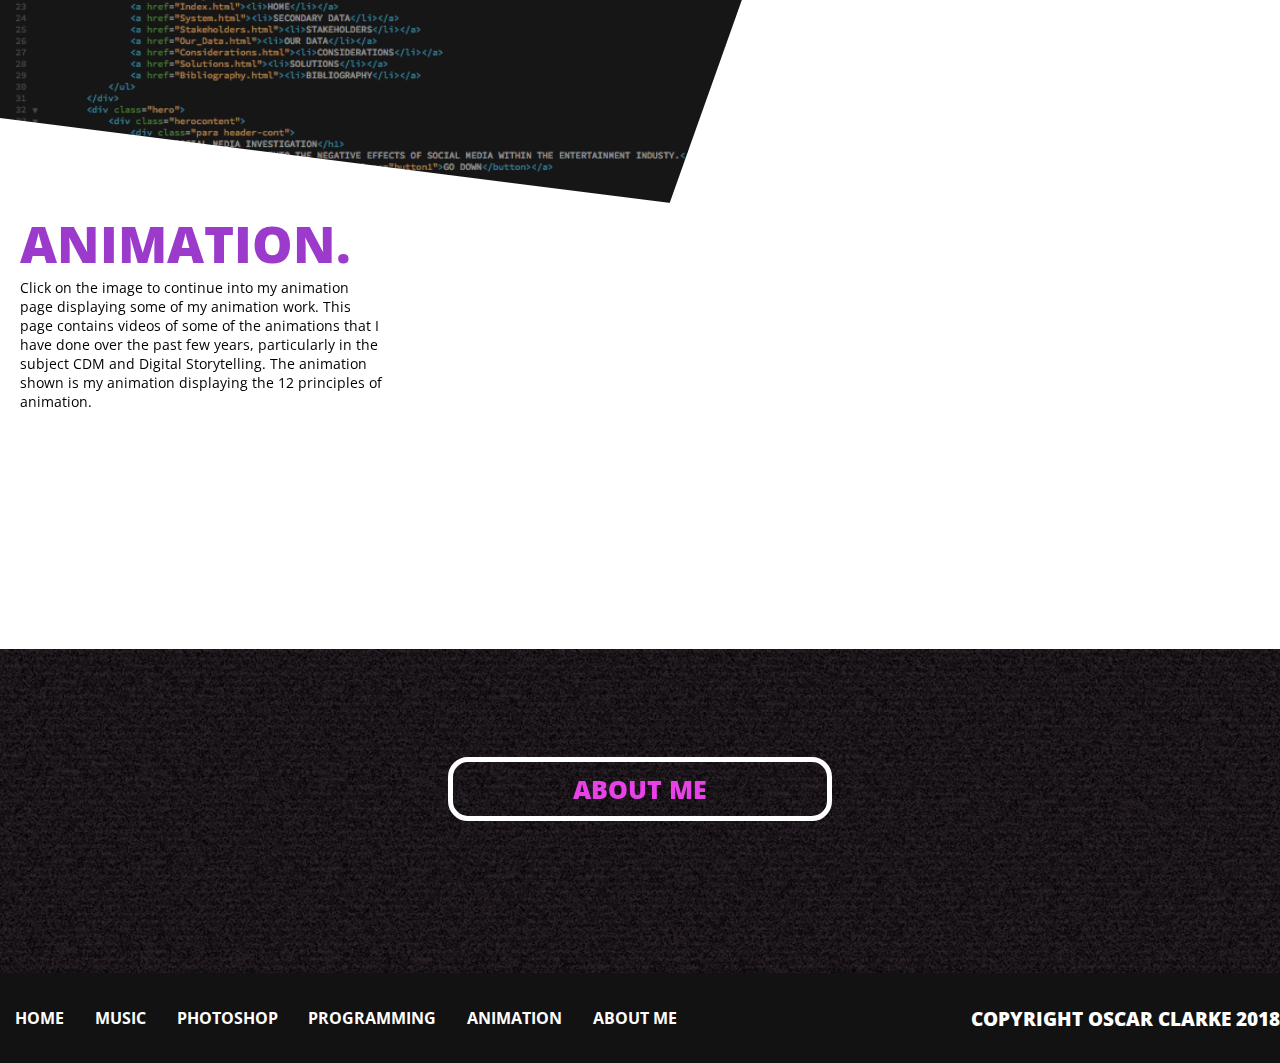
==== commit d5f2db5e: "Large" ====
--- a/index.html
+++ b/index.html
@@ -56,7 +56,7 @@
     </div>
     <div class="code">
       <div class="polyCode">
-        <div class="imageCode"></div>
+        <a href="coding.html"><div class="imageCode"></div></a>
       </div>
       <div class="codeText">
         <h1>PROGRAMMING.</h1>
@@ -66,7 +66,7 @@
     <div class="animation">
       <div class="polyAnim">
         <div class="imageAnim">
-          <video src="assets/images/clarke_principles.mp4" aria-label="animation" autoplay muted loop></video>
+          <a href="animation.html"><video src="assets/images/clarke_principles.mp4" aria-label="animation" autoplay muted loop></video></a>
         </div>
       </div>
       <div class="animText">
--- a/style.css
+++ b/style.css
@@ -644,6 +644,20 @@
   font-size: 3.4vw !important;
 }
 
+.info  {
+  position: relative;
+  width: 100vw;
+  height: 65vh;
+  padding: 20px;
+}
+.infoP {
+  width: 50vw;
+  float:left;
+  text-align: left;
+}
+.info h2, .info h3, .info p {
+  color: black;
+}
 @media screen and (max-width:900px) {
   .footer h3 {
     display: none;
